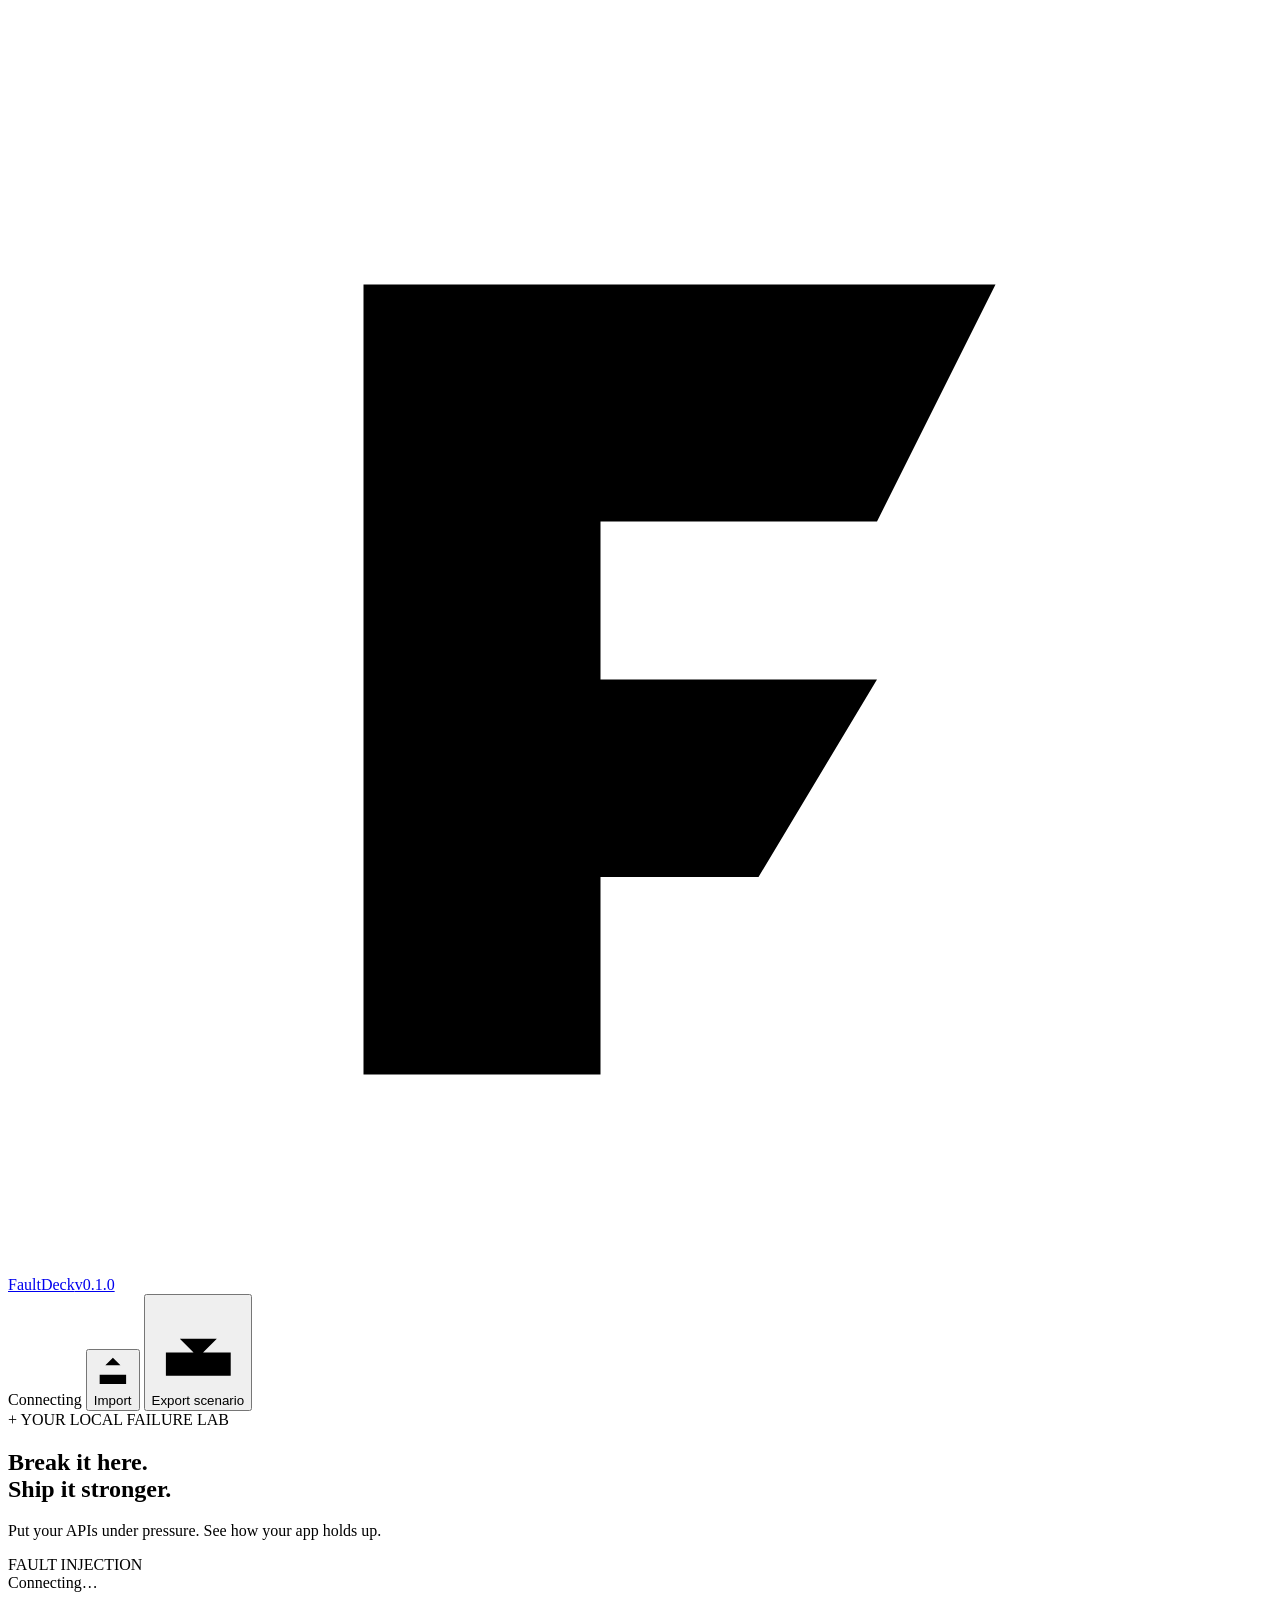
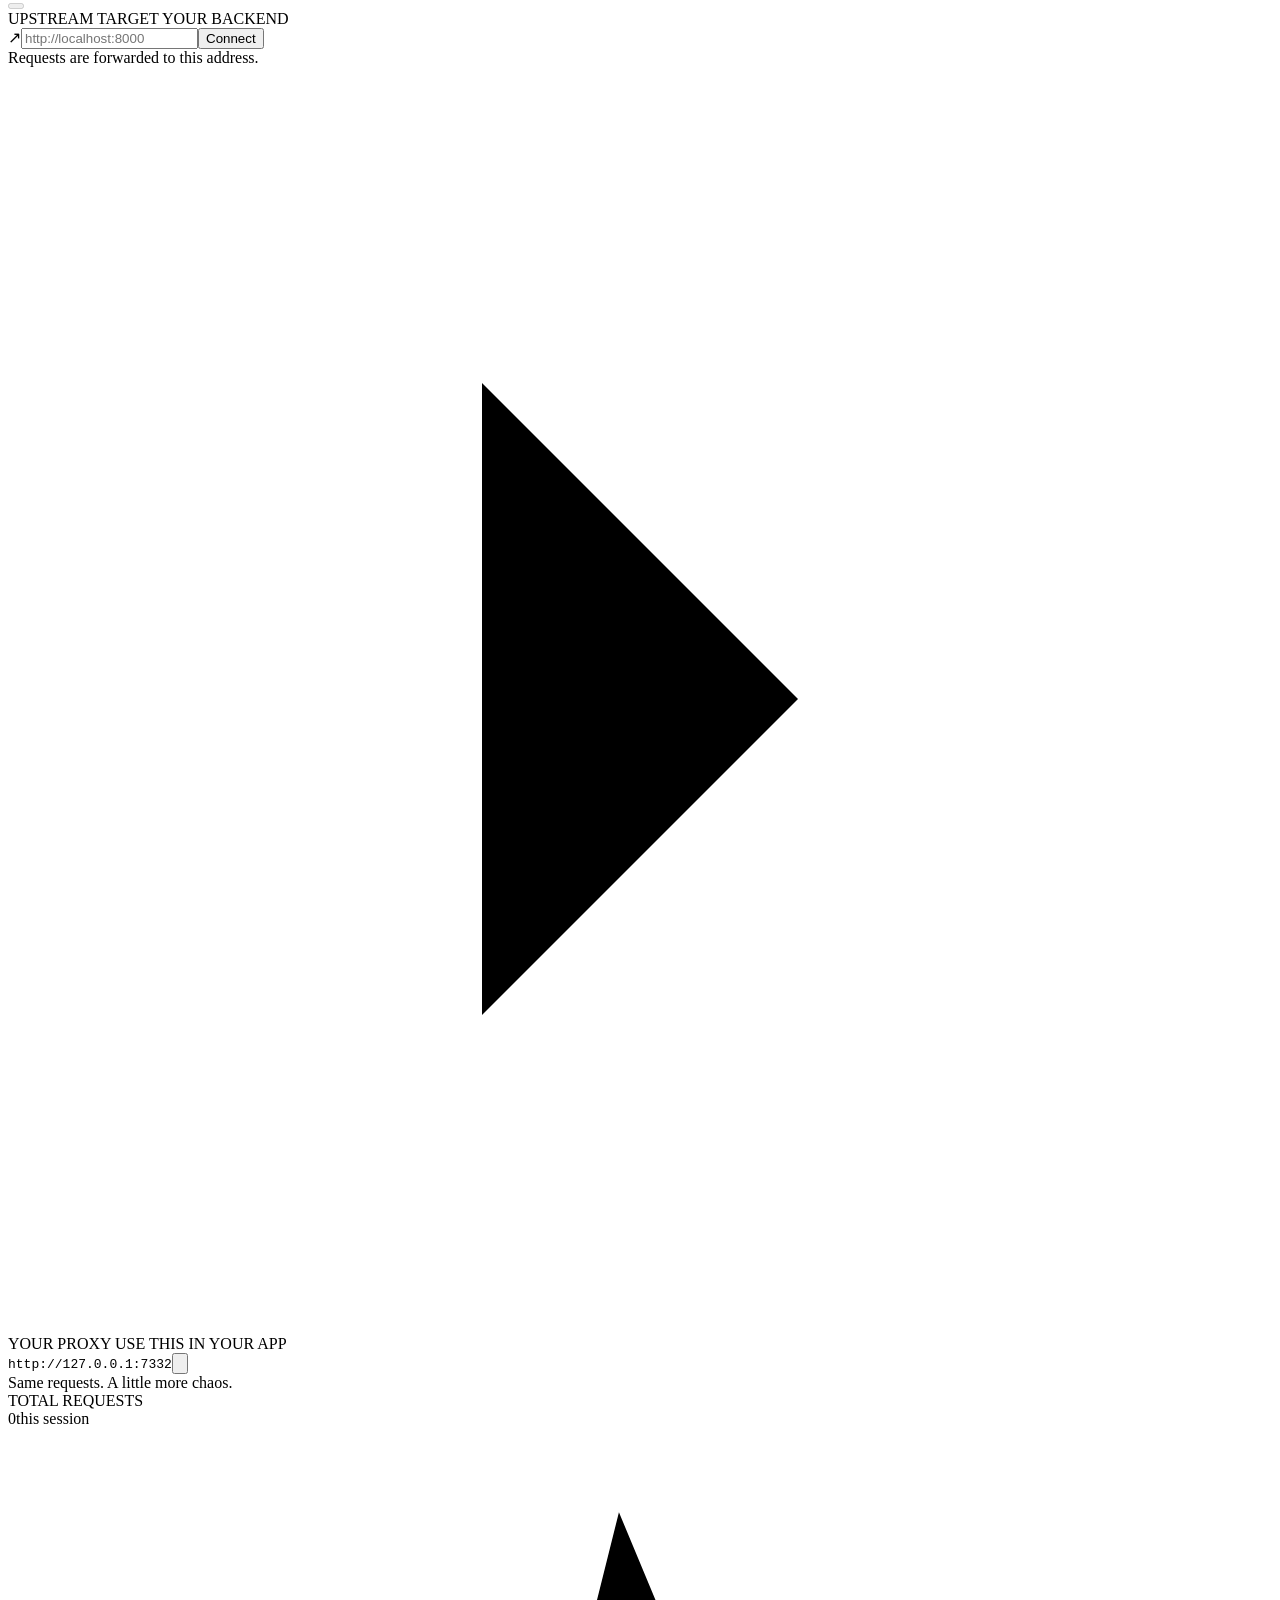
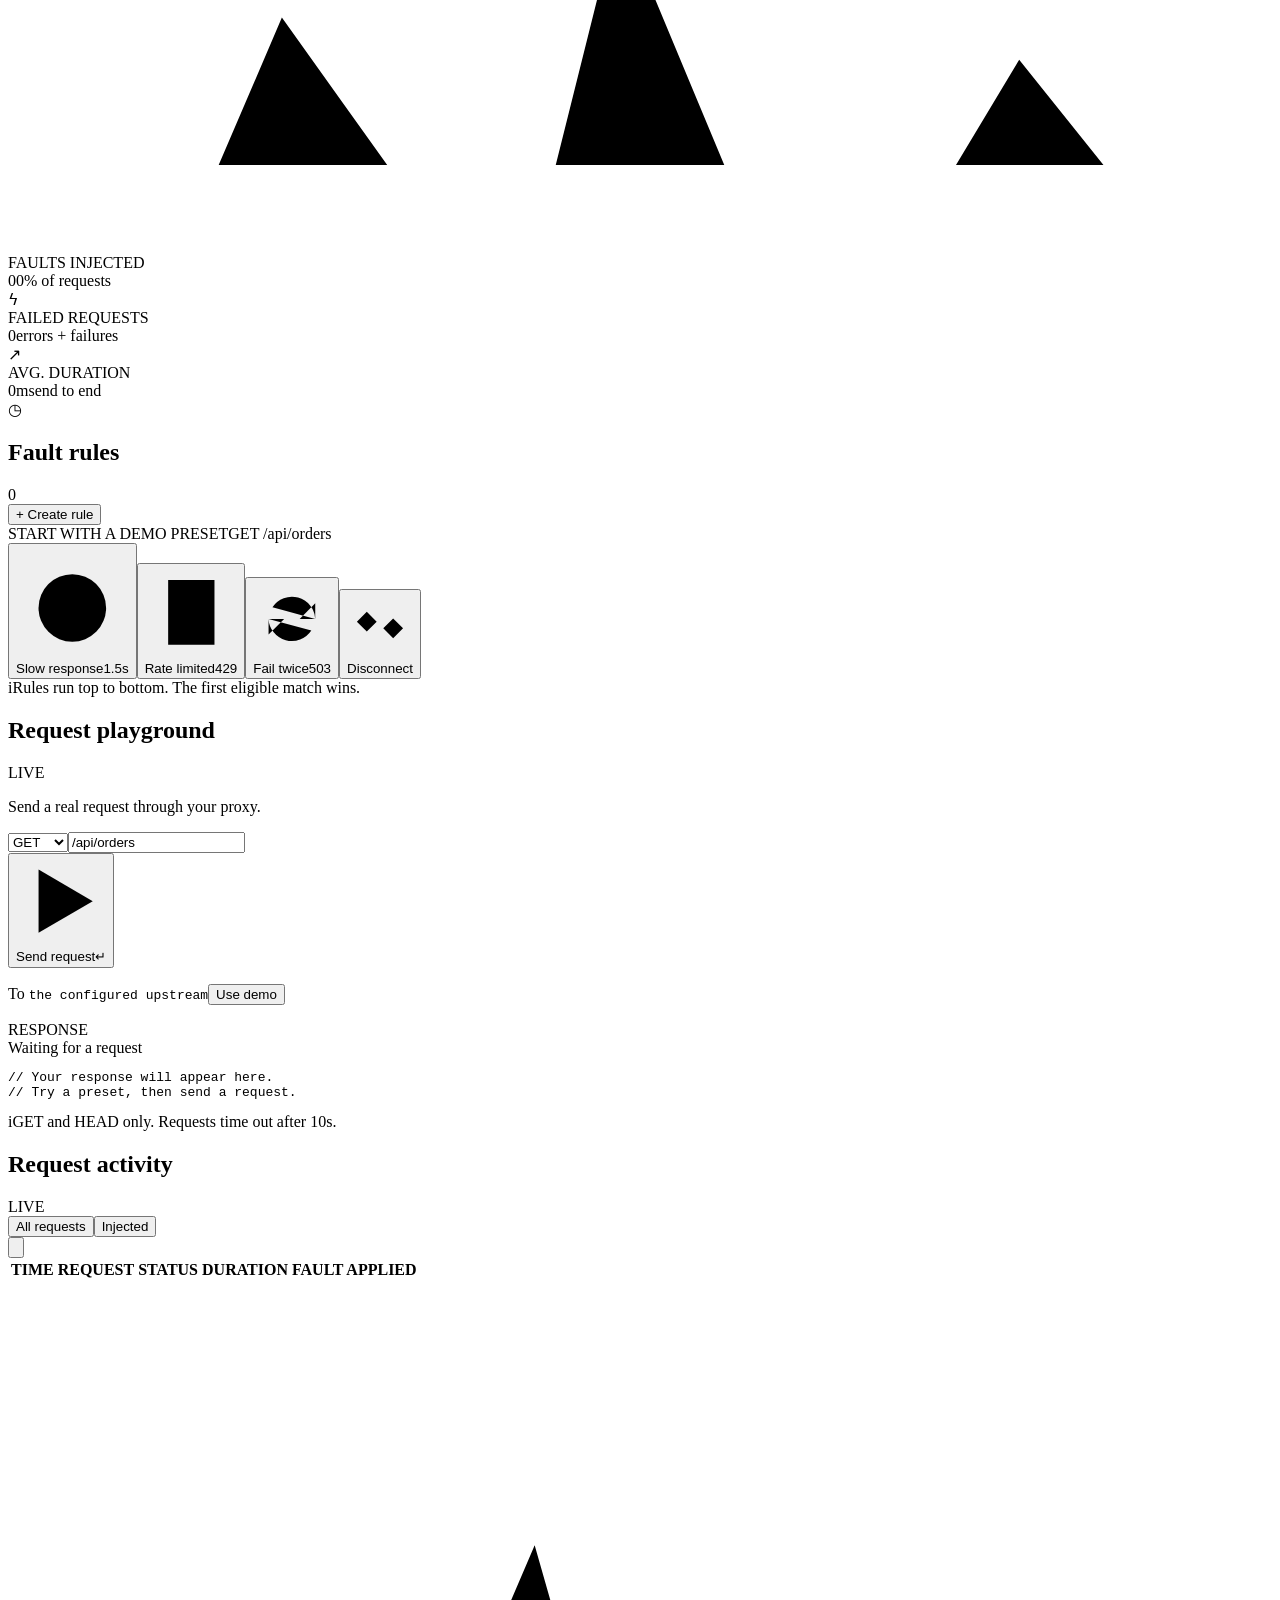
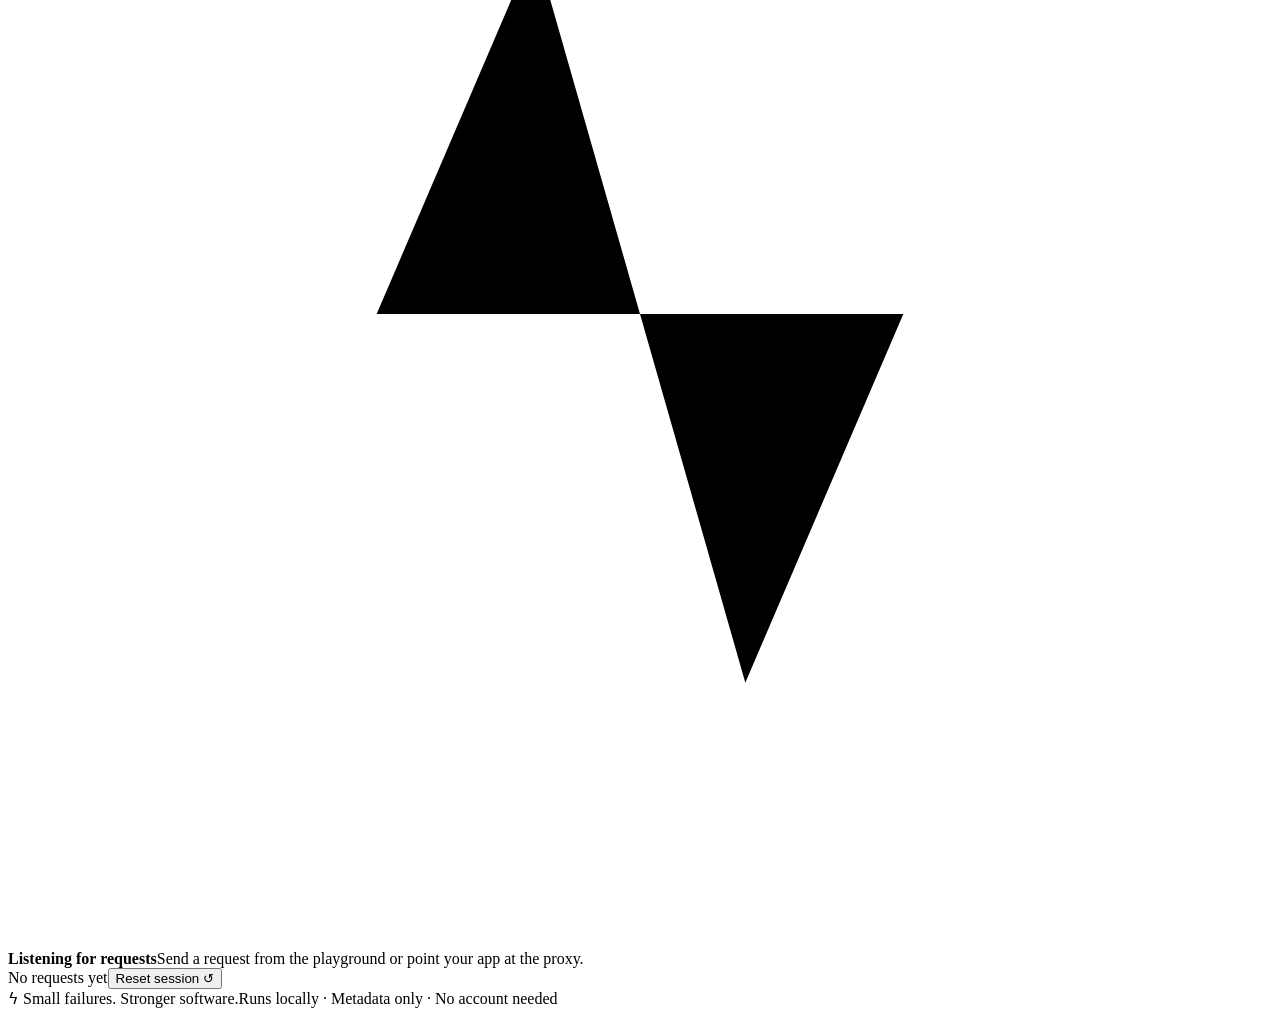
==== internal/web/static/index.html @ 8150fc8d "Build FaultDeck local HTTP fault injection workbench" ====
<!doctype html>
<html lang="en">
<head>
  <meta charset="UTF-8">
  <meta name="viewport" content="width=device-width, initial-scale=1.0">
  <meta name="theme-color" content="#111314">
  <title>FaultDeck — Your local failure lab</title>
  <link rel="icon" href="data:image/svg+xml,%3Csvg xmlns='http://www.w3.org/2000/svg' viewBox='0 0 32 32'%3E%3Crect width='32' height='32' rx='8' fill='%23fa7d48'/%3E%3Cpath d='M10 8h14l-3 5h-6v4h6l-3 5h-3v4h-5z' fill='%23111314'/%3E%3C/svg%3E">
  <link rel="stylesheet" href="/styles.css">
  <script src="/app.js" defer></script>
</head>
<body>
  <div class="app-shell">
    <header class="topbar">
      <a class="brand" href="/" aria-label="FaultDeck home"><span class="brand-mark" aria-hidden="true"><svg viewBox="0 0 32 32"><path d="M9 7h16l-3 6h-7v4h7l-3 5h-4v5H9z"/></svg></span><span>FaultDeck<span class="version" id="version">v0.1.0</span></span></a>
      <nav class="header-actions" aria-label="Workspace actions">
        <span class="local-badge"><span class="status-dot" id="connection-dot"></span><span id="connection-label">Connecting</span></span>
        <span class="header-divider"></span>
        <button class="button button-quiet button-small" id="import-button"><svg viewBox="0 0 20 20" aria-hidden="true"><path d="M10 13V3m-4 4 4-4 4 4M3 12v5h14v-5"/></svg>Import</button>
        <button class="button button-quiet button-small" id="export-button"><svg viewBox="0 0 20 20" aria-hidden="true"><path d="M10 3v10m-4-4 4 4 4-4M3 12v5h14v-5"/></svg>Export scenario</button>
        <input id="import-file" type="file" accept="application/json,.json" hidden>
      </nav>
    </header>

    <main>
      <section class="hero" aria-labelledby="page-title">
        <div><div class="eyebrow"><span class="tiny-cross">+</span> YOUR LOCAL FAILURE LAB</div><h1 id="page-title">Break it here.<br class="mobile-break"> <span>Ship it stronger.</span></h1><p>Put your APIs under pressure. See how your app holds up.</p></div>
        <div class="master-control"><div><span class="control-label">FAULT INJECTION</span><div class="master-status" id="master-status">Connecting…</div></div><button id="master-toggle" class="toggle toggle-large" role="switch" aria-checked="false" aria-label="Enable fault injection" disabled><span></span></button></div>
      </section>

      <section class="connection-panel panel" aria-label="Proxy configuration">
        <form id="upstream-form" class="upstream-form"><label class="label" for="upstream">UPSTREAM TARGET <span class="subtle" id="upstream-kind">YOUR BACKEND</span></label><div class="input-action"><span class="input-prefix" aria-hidden="true">↗</span><input id="upstream" name="upstream" type="url" required spellcheck="false" placeholder="http://localhost:8000" aria-describedby="target-note"><button type="submit" class="button button-outline button-small" id="save-target">Connect</button></div><span class="field-note" id="target-note">Requests are forwarded to this address.</span></form>
        <div class="connection-flow" aria-hidden="true"><span></span><svg viewBox="0 0 24 24"><path d="m9 6 6 6-6 6"/></svg><span></span></div>
        <div class="proxy-info"><span class="label">YOUR PROXY <span class="subtle">USE THIS IN YOUR APP</span></span><div class="proxy-address"><span class="proxy-dot"></span><code id="proxy-url">http://127.0.0.1:7332</code><button class="icon-button" id="copy-proxy" aria-label="Copy proxy address" title="Copy proxy address"><svg viewBox="0 0 20 20" aria-hidden="true"><rect x="7" y="7" width="10" height="10" rx="2"/><path d="M13 7V3H3v10h4"/></svg></button></div><span class="field-note">Same requests. A little more chaos.</span></div>
      </section>

      <section class="metrics" aria-label="Session metrics">
        <div class="metric"><span class="metric-label">TOTAL REQUESTS</span><div><span class="metric-value" id="stat-requests">0</span><span class="metric-detail">this session</span></div><svg viewBox="0 0 60 20" aria-hidden="true"><path d="M1 16h9l3-7 5 7h8l3-12 5 12h11l3-5 4 5h7"/></svg></div>
        <div class="metric"><span class="metric-label">FAULTS INJECTED</span><div><span class="metric-value orange" id="stat-injected">0</span><span class="metric-detail" id="injected-percent">0% of requests</span></div><span class="metric-decoration orange" aria-hidden="true">ϟ</span></div>
        <div class="metric"><span class="metric-label">FAILED REQUESTS</span><div><span class="metric-value" id="stat-errors">0</span><span class="metric-detail">errors + failures</span></div><span class="metric-decoration" aria-hidden="true">↗</span></div>
        <div class="metric"><span class="metric-label">AVG. DURATION</span><div><span class="metric-value" id="stat-duration">0<span class="metric-unit">ms</span></span><span class="metric-detail">end to end</span></div><span class="metric-decoration clock-icon" aria-hidden="true">◷</span></div>
      </section>

      <div class="workspace-grid">
        <section class="rules-panel panel" aria-labelledby="rules-title">
          <div class="section-heading"><div class="heading-group"><h2 id="rules-title">Fault rules</h2><span class="count-badge" id="rule-count">0</span></div><button class="button button-primary button-small" id="add-rule"><span class="plus" aria-hidden="true">+</span> Create rule</button></div>
          <div class="presets"><div class="preset-heading"><span class="label">START WITH A DEMO PRESET</span><span class="muted">GET /api/orders</span></div><div class="preset-buttons"><button class="preset-button" data-preset="slow"><svg viewBox="0 0 20 20" aria-hidden="true"><circle cx="10" cy="11" r="6"/><path d="M10 8v3l2 1M8 2h4"/></svg>Slow response<span>1.5s</span></button><button class="preset-button" data-preset="rate"><svg viewBox="0 0 20 20" aria-hidden="true"><path d="M5 3h10v14H5zM5 8h10M8 11h4m-4 3h2"/></svg>Rate limited<span>429</span></button><button class="preset-button" data-preset="twice"><svg viewBox="0 0 20 20" aria-hidden="true"><path d="M16 6v4h-4M4 14v-4h4M16 10a6 6 0 0 0-11-3m-1 3a6 6 0 0 0 11 3"/></svg>Fail twice<span>503</span></button><button class="preset-button" data-preset="disconnect"><svg viewBox="0 0 20 20" aria-hidden="true"><path d="m3 3 14 14M6 6l-3 3 3 3 3-3m2 2 3 3 3-3-3-3M4 11l-2 2m14-6 2-2"/></svg>Disconnect</button></div></div>
          <div id="rules-list" class="rules-list" aria-live="polite"></div>
          <div class="rules-footnote"><span class="hint-icon" aria-hidden="true">i</span>Rules run top to bottom. The first eligible match wins.</div>
        </section>

        <section class="playground-panel panel" aria-labelledby="playground-title">
          <div class="section-heading"><div class="heading-group"><h2 id="playground-title">Request playground</h2></div><span class="small-tag">LIVE</span></div>
          <div class="playground-content"><p class="section-description">Send a real request through your proxy.</p><form id="play-form"><div class="request-input"><select id="play-method" aria-label="Request method"><option>GET</option><option>HEAD</option></select><input id="play-path" aria-label="Request path" value="/api/orders" required spellcheck="false" pattern="/.*"></div><button class="button button-primary send-button" type="submit" id="send-request"><svg viewBox="0 0 20 20" aria-hidden="true"><path d="m5 3 12 7-12 7V3z"/></svg><span>Send request</span><kbd>↵</kbd></button></form><p class="play-target-note">To <code id="play-target">the configured upstream</code><button class="text-button" id="use-demo">Use demo</button></p><div class="response-box"><div class="response-heading"><span class="label">RESPONSE</span><div id="response-meta" class="response-meta"><span class="muted">Waiting for a request</span></div></div><pre id="response-body" tabindex="0"><span class="response-placeholder">// Your response will appear here.
// Try a preset, then send a request.</span></pre></div><div class="playground-note"><span class="hint-icon" aria-hidden="true">i</span>GET and HEAD only. Requests time out after 10s.</div></div>
        </section>
      </div>

      <section class="activity-panel panel" aria-labelledby="activity-title">
        <div class="section-heading"><div class="heading-group"><h2 id="activity-title">Request activity</h2><span class="activity-live"><span class="status-dot"></span>LIVE</span></div><div class="activity-actions"><div class="segmented" role="group" aria-label="Filter request activity"><button class="selected" data-log-filter="all" aria-pressed="true">All requests</button><button data-log-filter="faults" aria-pressed="false">Injected</button></div><button class="icon-button" id="clear-logs" title="Clear activity" aria-label="Clear request activity"><svg viewBox="0 0 20 20" aria-hidden="true"><path d="M4 6h12M8 3h4l1 3H7l1-3zM5 6l1 11h8l1-11M8 9v5m4-5v5"/></svg></button></div></div>
        <div class="activity-table-wrap"><table class="activity-table"><thead><tr><th>TIME</th><th>REQUEST</th><th>STATUS</th><th>DURATION</th><th>FAULT APPLIED</th></tr></thead><tbody id="activity-rows"></tbody></table><div id="activity-empty" class="activity-empty"><svg viewBox="0 0 24 24" aria-hidden="true"><path d="M3 12h4l3-7 4 14 3-7h4"/></svg><div><strong>Listening for requests</strong><span>Send a request from the playground or point your app at the proxy.</span></div></div></div>
        <div class="activity-footer"><span id="activity-summary">No requests yet</span><button class="text-button" id="reset-session">Reset session <span aria-hidden="true">↺</span></button></div>
      </section>
      <footer class="page-footer"><span><span class="footer-mark" aria-hidden="true">ϟ</span> Small failures. Stronger software.</span><span>Runs locally · Metadata only · No account needed</span></footer>
    </main>
  </div>

  <dialog id="rule-dialog" class="dialog rule-dialog" aria-labelledby="rule-dialog-title"><form id="rule-form"><div class="dialog-heading"><div><span class="eyebrow">DESIGN A FAILURE</span><h2 id="rule-dialog-title">Create fault rule</h2></div><button class="icon-button" type="button" data-close-rule aria-label="Close rule dialog">×</button></div><div class="dialog-content"><label class="form-field">Rule name<input id="rule-name" maxlength="80" required placeholder="e.g. Slow order service" autocomplete="off"></label><div class="form-grid path-fields"><label class="form-field">Method<select id="rule-method"><option value="*">Any method</option><option>GET</option><option>POST</option><option>PUT</option><option>PATCH</option><option>DELETE</option><option>HEAD</option><option>OPTIONS</option></select></label><label class="form-field">Path<input id="rule-path" value="/api/*" required spellcheck="false" placeholder="/api/orders"></label></div><p class="form-help">Exact path, <code>/api/*</code> for a prefix, or <code>*</code> for every path.</p><label class="form-field">Fault type<select id="rule-type"><option value="latency">Latency — delay, then forward</option><option value="status">HTTP error — return an error status</option><option value="timeout">Timeout — wait, then return 504</option><option value="disconnect">Disconnect — close the connection</option></select></label><div class="form-grid"><label class="form-field" id="delay-field">Delay (milliseconds)<input id="rule-delay" type="number" value="1500" min="0" max="60000" step="1"></label><label class="form-field" id="status-field" hidden>HTTP status code<input id="rule-status" type="number" value="503" min="400" max="599" step="1"></label></div><div class="form-section-label">WHEN TO INJECT</div><div class="form-grid"><label class="form-field">Every Nth matching request<input id="rule-every" type="number" value="1" min="1" max="100000" step="1" required></label><label class="form-field">Stop after N injections<input id="rule-limit" type="number" value="0" min="0" max="100000" step="1" required></label></div><p class="form-help">Set the limit to 0 to keep injecting. Saving resets this rule’s counters.</p><label class="checkbox-field"><input type="checkbox" id="rule-enabled" checked>Enable this rule</label><p id="rule-error" class="form-error" role="alert" hidden></p></div><div class="dialog-footer"><button class="button button-outline" type="button" data-close-rule>Cancel</button><button class="button button-primary" type="submit" id="save-rule">Create rule</button></div></form></dialog>
  <dialog id="confirm-dialog" class="dialog confirm-dialog" aria-labelledby="confirm-title"><div class="dialog-heading"><h2 id="confirm-title">Replace scenario?</h2></div><p id="confirm-message" class="confirm-message"></p><div class="dialog-footer"><button class="button button-outline" id="confirm-cancel">Cancel</button><button class="button button-primary" id="confirm-accept">Continue</button></div></dialog>
  <div class="toast-stack" id="toast-stack" aria-live="polite" aria-atomic="false"></div>
</body>
</html>
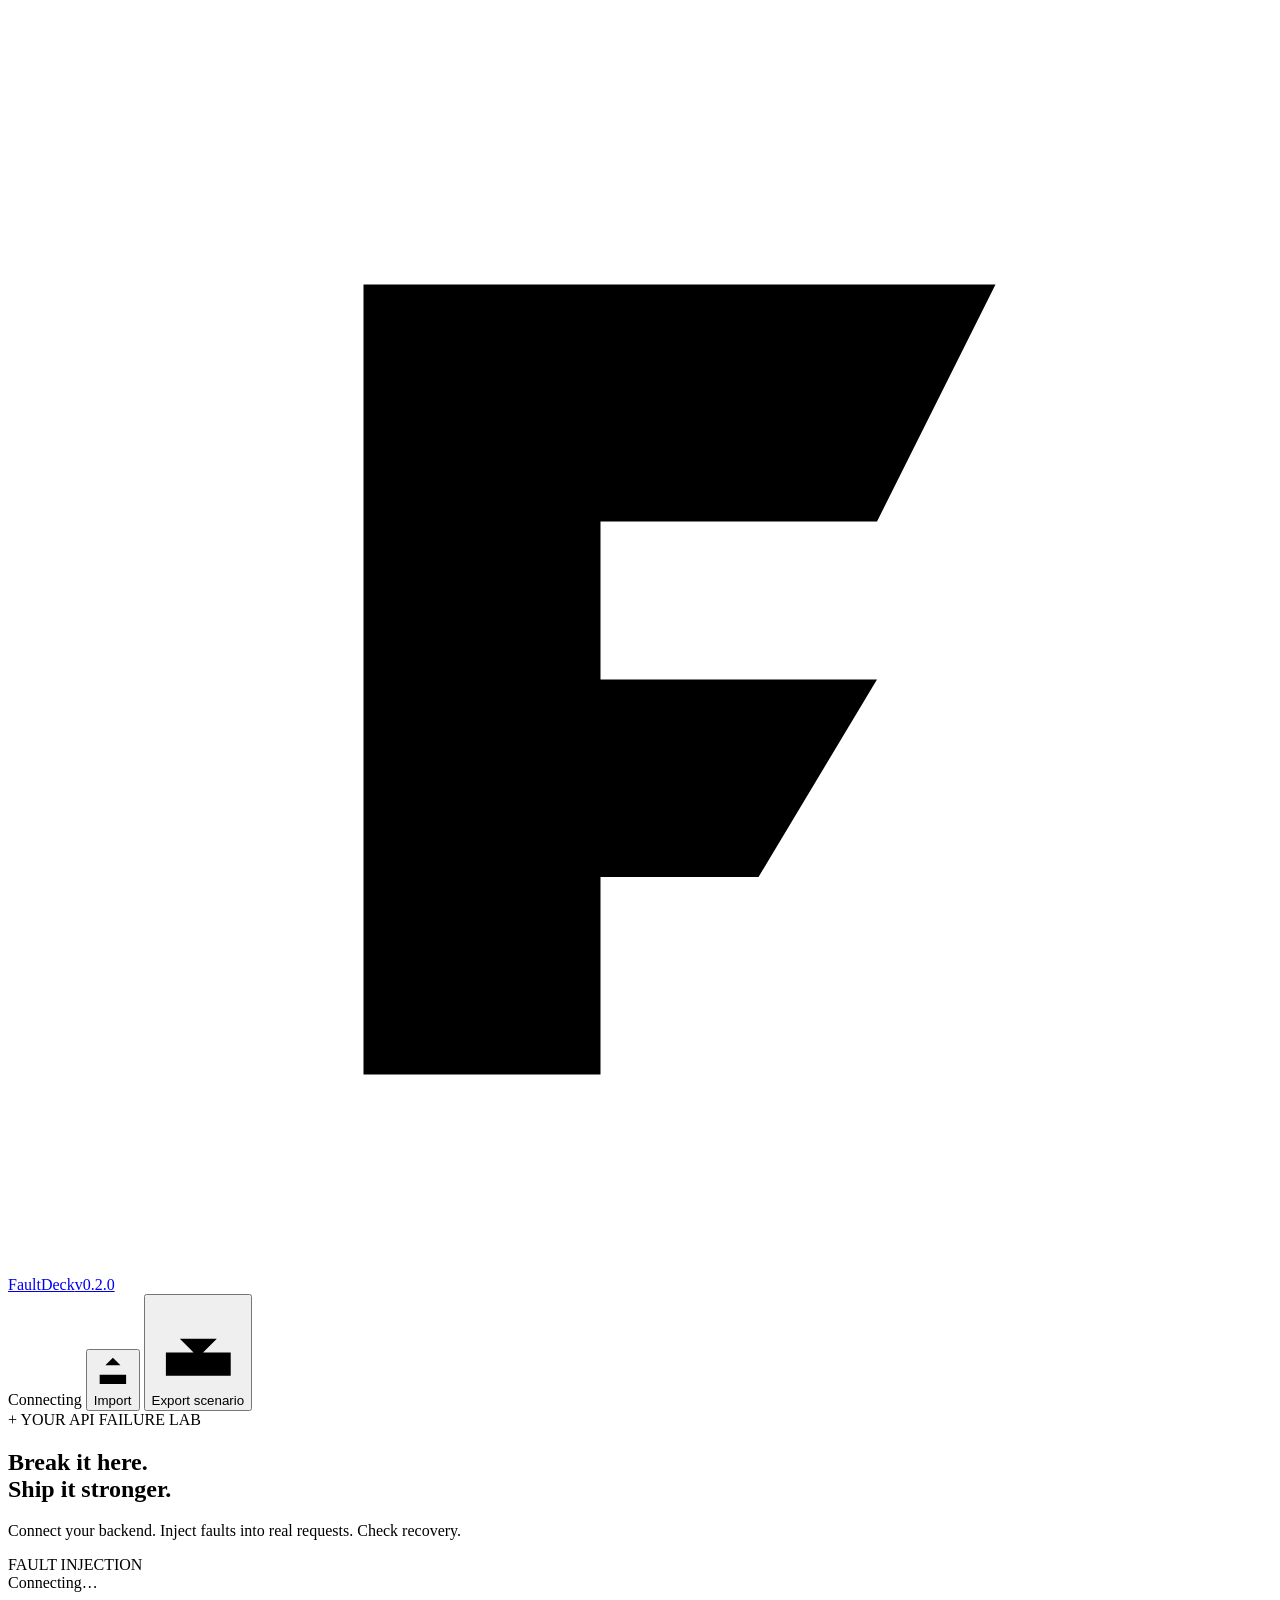
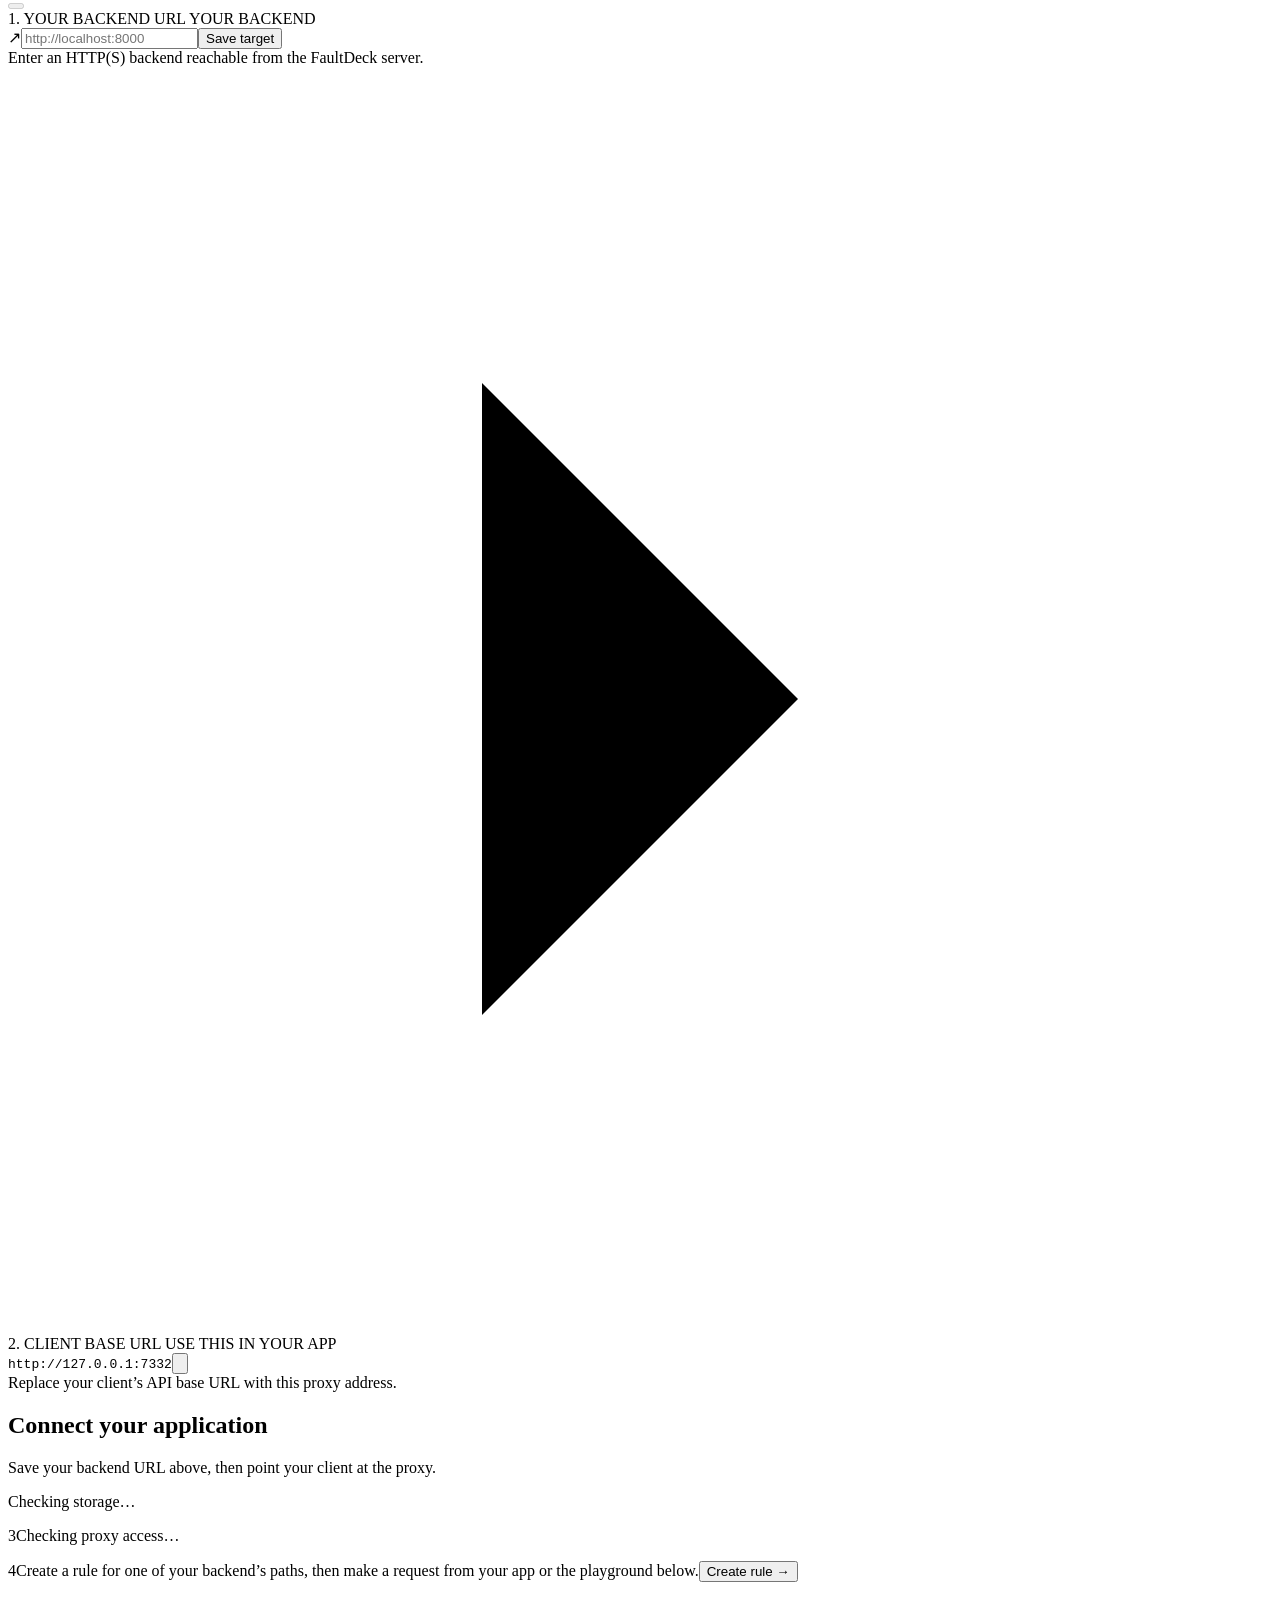
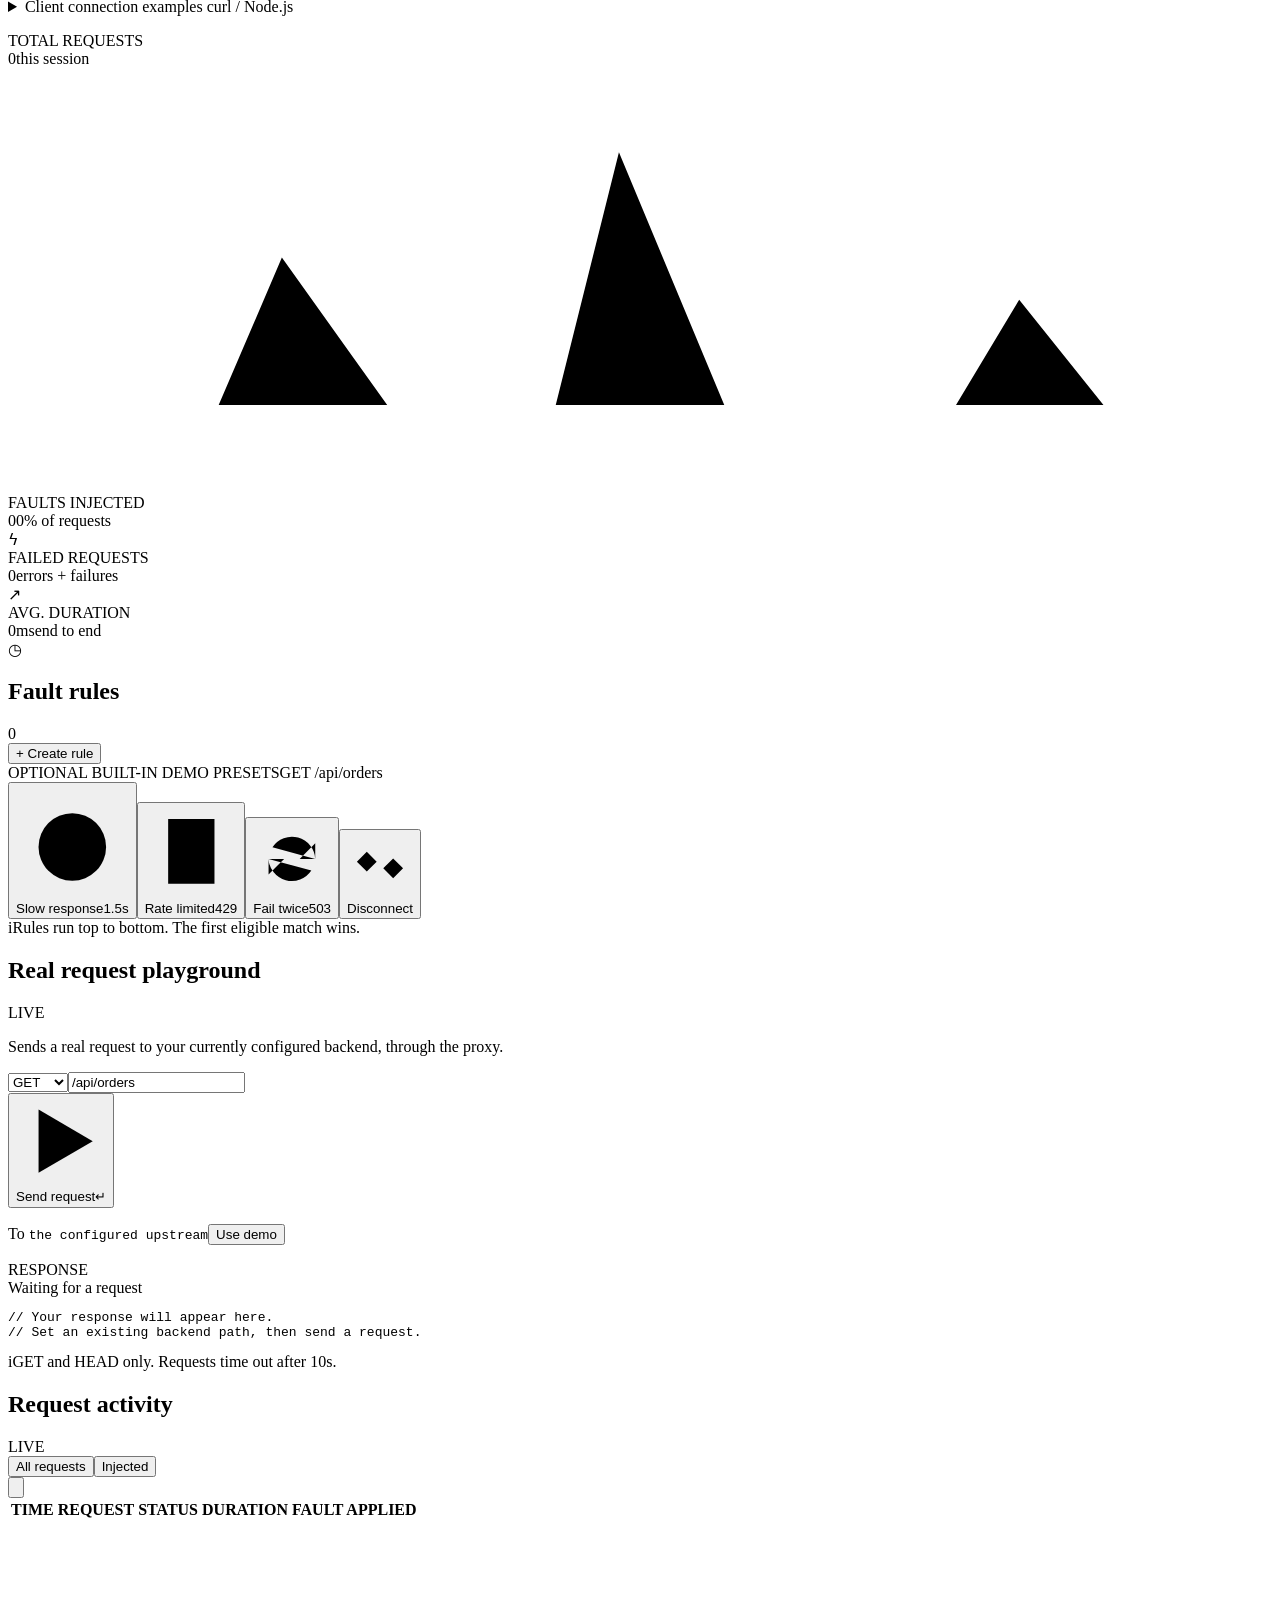
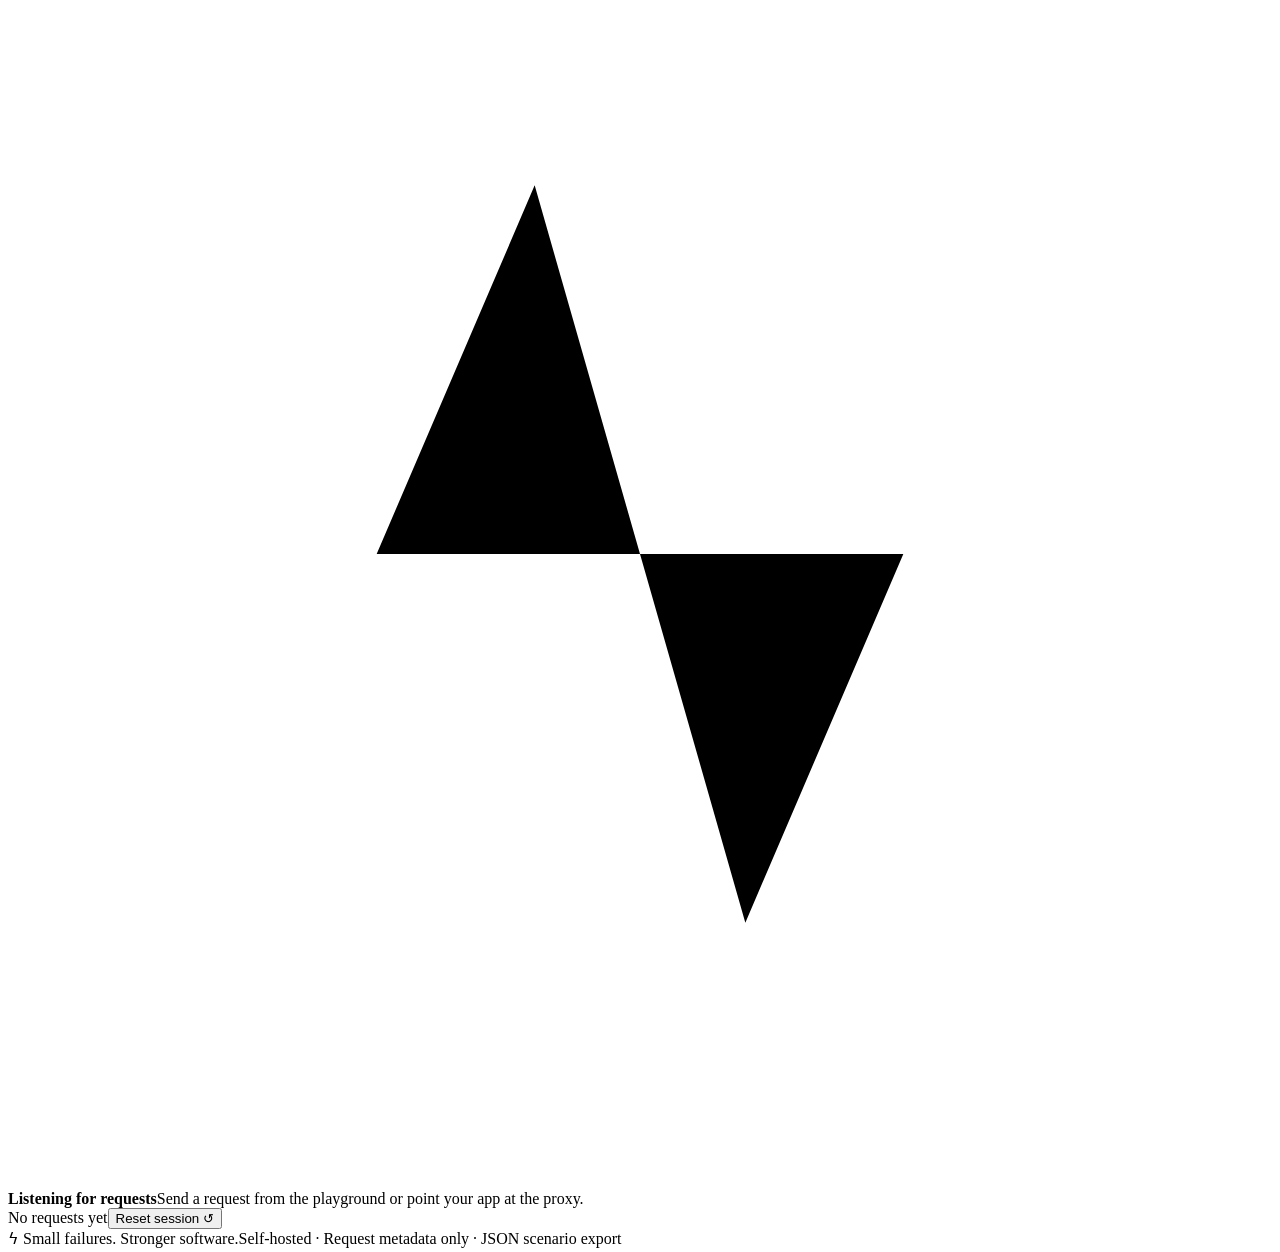
==== commit 87bce2f9: "Ship authenticated Docker deployment with persistent workspaces" ====
--- a/internal/web/static/index.html
+++ b/internal/web/static/index.html
@@ -1,72 +1,541 @@
 <!doctype html>
 <html lang="en">
-<head>
-  <meta charset="UTF-8">
-  <meta name="viewport" content="width=device-width, initial-scale=1.0">
-  <meta name="theme-color" content="#111314">
-  <title>FaultDeck — Your local failure lab</title>
-  <link rel="icon" href="data:image/svg+xml,%3Csvg xmlns='http://www.w3.org/2000/svg' viewBox='0 0 32 32'%3E%3Crect width='32' height='32' rx='8' fill='%23fa7d48'/%3E%3Cpath d='M10 8h14l-3 5h-6v4h6l-3 5h-3v4h-5z' fill='%23111314'/%3E%3C/svg%3E">
-  <link rel="stylesheet" href="/styles.css">
-  <script src="/app.js" defer></script>
-</head>
-<body>
-  <div class="app-shell">
-    <header class="topbar">
-      <a class="brand" href="/" aria-label="FaultDeck home"><span class="brand-mark" aria-hidden="true"><svg viewBox="0 0 32 32"><path d="M9 7h16l-3 6h-7v4h7l-3 5h-4v5H9z"/></svg></span><span>FaultDeck<span class="version" id="version">v0.1.0</span></span></a>
-      <nav class="header-actions" aria-label="Workspace actions">
-        <span class="local-badge"><span class="status-dot" id="connection-dot"></span><span id="connection-label">Connecting</span></span>
-        <span class="header-divider"></span>
-        <button class="button button-quiet button-small" id="import-button"><svg viewBox="0 0 20 20" aria-hidden="true"><path d="M10 13V3m-4 4 4-4 4 4M3 12v5h14v-5"/></svg>Import</button>
-        <button class="button button-quiet button-small" id="export-button"><svg viewBox="0 0 20 20" aria-hidden="true"><path d="M10 3v10m-4-4 4 4 4-4M3 12v5h14v-5"/></svg>Export scenario</button>
-        <input id="import-file" type="file" accept="application/json,.json" hidden>
-      </nav>
-    </header>
-
-    <main>
-      <section class="hero" aria-labelledby="page-title">
-        <div><div class="eyebrow"><span class="tiny-cross">+</span> YOUR LOCAL FAILURE LAB</div><h1 id="page-title">Break it here.<br class="mobile-break"> <span>Ship it stronger.</span></h1><p>Put your APIs under pressure. See how your app holds up.</p></div>
-        <div class="master-control"><div><span class="control-label">FAULT INJECTION</span><div class="master-status" id="master-status">Connecting…</div></div><button id="master-toggle" class="toggle toggle-large" role="switch" aria-checked="false" aria-label="Enable fault injection" disabled><span></span></button></div>
-      </section>
-
-      <section class="connection-panel panel" aria-label="Proxy configuration">
-        <form id="upstream-form" class="upstream-form"><label class="label" for="upstream">UPSTREAM TARGET <span class="subtle" id="upstream-kind">YOUR BACKEND</span></label><div class="input-action"><span class="input-prefix" aria-hidden="true">↗</span><input id="upstream" name="upstream" type="url" required spellcheck="false" placeholder="http://localhost:8000" aria-describedby="target-note"><button type="submit" class="button button-outline button-small" id="save-target">Connect</button></div><span class="field-note" id="target-note">Requests are forwarded to this address.</span></form>
-        <div class="connection-flow" aria-hidden="true"><span></span><svg viewBox="0 0 24 24"><path d="m9 6 6 6-6 6"/></svg><span></span></div>
-        <div class="proxy-info"><span class="label">YOUR PROXY <span class="subtle">USE THIS IN YOUR APP</span></span><div class="proxy-address"><span class="proxy-dot"></span><code id="proxy-url">http://127.0.0.1:7332</code><button class="icon-button" id="copy-proxy" aria-label="Copy proxy address" title="Copy proxy address"><svg viewBox="0 0 20 20" aria-hidden="true"><rect x="7" y="7" width="10" height="10" rx="2"/><path d="M13 7V3H3v10h4"/></svg></button></div><span class="field-note">Same requests. A little more chaos.</span></div>
-      </section>
-
-      <section class="metrics" aria-label="Session metrics">
-        <div class="metric"><span class="metric-label">TOTAL REQUESTS</span><div><span class="metric-value" id="stat-requests">0</span><span class="metric-detail">this session</span></div><svg viewBox="0 0 60 20" aria-hidden="true"><path d="M1 16h9l3-7 5 7h8l3-12 5 12h11l3-5 4 5h7"/></svg></div>
-        <div class="metric"><span class="metric-label">FAULTS INJECTED</span><div><span class="metric-value orange" id="stat-injected">0</span><span class="metric-detail" id="injected-percent">0% of requests</span></div><span class="metric-decoration orange" aria-hidden="true">ϟ</span></div>
-        <div class="metric"><span class="metric-label">FAILED REQUESTS</span><div><span class="metric-value" id="stat-errors">0</span><span class="metric-detail">errors + failures</span></div><span class="metric-decoration" aria-hidden="true">↗</span></div>
-        <div class="metric"><span class="metric-label">AVG. DURATION</span><div><span class="metric-value" id="stat-duration">0<span class="metric-unit">ms</span></span><span class="metric-detail">end to end</span></div><span class="metric-decoration clock-icon" aria-hidden="true">◷</span></div>
-      </section>
-
-      <div class="workspace-grid">
-        <section class="rules-panel panel" aria-labelledby="rules-title">
-          <div class="section-heading"><div class="heading-group"><h2 id="rules-title">Fault rules</h2><span class="count-badge" id="rule-count">0</span></div><button class="button button-primary button-small" id="add-rule"><span class="plus" aria-hidden="true">+</span> Create rule</button></div>
-          <div class="presets"><div class="preset-heading"><span class="label">START WITH A DEMO PRESET</span><span class="muted">GET /api/orders</span></div><div class="preset-buttons"><button class="preset-button" data-preset="slow"><svg viewBox="0 0 20 20" aria-hidden="true"><circle cx="10" cy="11" r="6"/><path d="M10 8v3l2 1M8 2h4"/></svg>Slow response<span>1.5s</span></button><button class="preset-button" data-preset="rate"><svg viewBox="0 0 20 20" aria-hidden="true"><path d="M5 3h10v14H5zM5 8h10M8 11h4m-4 3h2"/></svg>Rate limited<span>429</span></button><button class="preset-button" data-preset="twice"><svg viewBox="0 0 20 20" aria-hidden="true"><path d="M16 6v4h-4M4 14v-4h4M16 10a6 6 0 0 0-11-3m-1 3a6 6 0 0 0 11 3"/></svg>Fail twice<span>503</span></button><button class="preset-button" data-preset="disconnect"><svg viewBox="0 0 20 20" aria-hidden="true"><path d="m3 3 14 14M6 6l-3 3 3 3 3-3m2 2 3 3 3-3-3-3M4 11l-2 2m14-6 2-2"/></svg>Disconnect</button></div></div>
-          <div id="rules-list" class="rules-list" aria-live="polite"></div>
-          <div class="rules-footnote"><span class="hint-icon" aria-hidden="true">i</span>Rules run top to bottom. The first eligible match wins.</div>
+  <head>
+    <meta charset="UTF-8" />
+    <meta name="viewport" content="width=device-width, initial-scale=1.0" />
+    <meta name="theme-color" content="#111314" />
+    <title>FaultDeck — API fault control panel</title>
+    <link
+      rel="icon"
+      href="data:image/svg+xml,%3Csvg xmlns='http://www.w3.org/2000/svg' viewBox='0 0 32 32'%3E%3Crect width='32' height='32' rx='8' fill='%23fa7d48'/%3E%3Cpath d='M10 8h14l-3 5h-6v4h6l-3 5h-3v4h-5z' fill='%23111314'/%3E%3C/svg%3E"
+    />
+    <link rel="stylesheet" href="/styles.css" />
+    <script src="/app.js" defer></script>
+  </head>
+  <body>
+    <div class="app-shell">
+      <header class="topbar">
+        <a class="brand" href="/" aria-label="FaultDeck home"
+          ><span class="brand-mark" aria-hidden="true"
+            ><svg viewBox="0 0 32 32">
+              <path d="M9 7h16l-3 6h-7v4h7l-3 5h-4v5H9z" /></svg></span
+          ><span
+            >FaultDeck<span class="version" id="version">v0.2.0</span></span
+          ></a
+        >
+        <nav class="header-actions" aria-label="Workspace actions">
+          <span class="local-badge"
+            ><span class="status-dot" id="connection-dot"></span
+            ><span id="connection-label">Connecting</span></span
+          >
+          <span class="header-divider"></span>
+          <button class="button button-quiet button-small" id="import-button">
+            <svg viewBox="0 0 20 20" aria-hidden="true">
+              <path d="M10 13V3m-4 4 4-4 4 4M3 12v5h14v-5" /></svg
+            >Import
+          </button>
+          <button class="button button-quiet button-small" id="export-button">
+            <svg viewBox="0 0 20 20" aria-hidden="true">
+              <path d="M10 3v10m-4-4 4 4 4-4M3 12v5h14v-5" /></svg
+            >Export scenario
+          </button>
+          <input
+            id="import-file"
+            type="file"
+            accept="application/json,.json"
+            hidden
+          />
+        </nav>
+      </header>
+
+      <main>
+        <section class="hero" aria-labelledby="page-title">
+          <div>
+            <div class="eyebrow">
+              <span class="tiny-cross">+</span> YOUR API FAILURE LAB
+            </div>
+            <h1 id="page-title">
+              Break it here.<br class="mobile-break" />
+              <span>Ship it stronger.</span>
+            </h1>
+            <p>Connect your backend. Inject faults into real requests. Check recovery.</p>
+          </div>
+          <div class="master-control">
+            <div>
+              <span class="control-label">FAULT INJECTION</span>
+              <div class="master-status" id="master-status">Connecting…</div>
+            </div>
+            <button
+              id="master-toggle"
+              class="toggle toggle-large"
+              role="switch"
+              aria-checked="false"
+              aria-label="Enable fault injection"
+              disabled
+            >
+              <span></span>
+            </button>
+          </div>
         </section>
 
-        <section class="playground-panel panel" aria-labelledby="playground-title">
-          <div class="section-heading"><div class="heading-group"><h2 id="playground-title">Request playground</h2></div><span class="small-tag">LIVE</span></div>
-          <div class="playground-content"><p class="section-description">Send a real request through your proxy.</p><form id="play-form"><div class="request-input"><select id="play-method" aria-label="Request method"><option>GET</option><option>HEAD</option></select><input id="play-path" aria-label="Request path" value="/api/orders" required spellcheck="false" pattern="/.*"></div><button class="button button-primary send-button" type="submit" id="send-request"><svg viewBox="0 0 20 20" aria-hidden="true"><path d="m5 3 12 7-12 7V3z"/></svg><span>Send request</span><kbd>↵</kbd></button></form><p class="play-target-note">To <code id="play-target">the configured upstream</code><button class="text-button" id="use-demo">Use demo</button></p><div class="response-box"><div class="response-heading"><span class="label">RESPONSE</span><div id="response-meta" class="response-meta"><span class="muted">Waiting for a request</span></div></div><pre id="response-body" tabindex="0"><span class="response-placeholder">// Your response will appear here.
-// Try a preset, then send a request.</span></pre></div><div class="playground-note"><span class="hint-icon" aria-hidden="true">i</span>GET and HEAD only. Requests time out after 10s.</div></div>
+        <section
+          class="connection-panel panel"
+          aria-label="Proxy configuration"
+        >
+          <form id="upstream-form" class="upstream-form">
+            <label class="label" for="upstream"
+              >1. YOUR BACKEND URL
+              <span class="subtle" id="upstream-kind">YOUR BACKEND</span></label
+            >
+            <div class="input-action">
+              <span class="input-prefix" aria-hidden="true">↗</span
+              ><input
+                id="upstream"
+                name="upstream"
+                type="url"
+                required
+                spellcheck="false"
+                placeholder="http://localhost:8000"
+                aria-describedby="target-note"
+              /><button
+                type="submit"
+                class="button button-outline button-small"
+                id="save-target"
+              >
+                Save target
+              </button>
+            </div>
+            <span class="field-note" id="target-note"
+              >Enter an HTTP(S) backend reachable from the FaultDeck server.</span
+            >
+          </form>
+          <div class="connection-flow" aria-hidden="true">
+            <span></span><svg viewBox="0 0 24 24"><path d="m9 6 6 6-6 6" /></svg
+            ><span></span>
+          </div>
+          <div class="proxy-info">
+            <span class="label"
+              >2. CLIENT BASE URL <span class="subtle">USE THIS IN YOUR APP</span></span
+            >
+            <div class="proxy-address">
+              <span class="proxy-dot"></span
+              ><code id="proxy-url">http://127.0.0.1:7332</code
+              ><button
+                class="icon-button"
+                id="copy-proxy"
+                aria-label="Copy proxy address"
+                title="Copy proxy address"
+              >
+                <svg viewBox="0 0 20 20" aria-hidden="true">
+                  <rect x="7" y="7" width="10" height="10" rx="2" />
+                  <path d="M13 7V3H3v10h4" />
+                </svg>
+              </button>
+            </div>
+            <span class="field-note">Replace your client’s API base URL with this proxy address.</span>
+          </div>
         </section>
+
+        <section class="integration-panel panel" aria-labelledby="integration-title">
+          <div class="integration-heading">
+            <div><h2 id="integration-title">Connect your application</h2><p id="integration-target-note">Save your backend URL above, then point your client at the proxy.</p></div>
+            <span id="persistence-status" class="persistence-badge">Checking storage…</span>
+          </div>
+          <div class="integration-steps">
+            <p><span class="setup-number">3</span><span id="proxy-auth-note">Checking proxy access…</span></p>
+            <p><span class="setup-number">4</span><span>Create a rule for one of your backend’s paths, then make a request from your app or the playground below.</span><button class="text-button" id="integration-add-rule">Create rule →</button></p>
+          </div>
+          <details class="integration-examples">
+            <summary>Client connection examples <span>curl / Node.js</span></summary>
+            <div class="integration-example-content">
+              <div class="example-controls"><label for="integration-path">Your endpoint path<input id="integration-path" value="/your-endpoint" spellcheck="false" placeholder="/api/health" /></label><div class="segmented" role="group" aria-label="Client example language"><button class="selected" data-example="curl" aria-pressed="true">curl</button><button data-example="node" aria-pressed="false">Node.js</button></div><button class="button button-outline button-small" id="copy-example">Copy example</button></div>
+              <pre id="integration-code" tabindex="0">Connecting to your instance…</pre>
+              <p id="integration-auth-help" class="integration-help"></p>
+            </div>
+          </details>
+          <p class="persistence-note" id="persistence-note"></p>
+        </section>
+
+        <section class="metrics" aria-label="Session metrics">
+          <div class="metric">
+            <span class="metric-label">TOTAL REQUESTS</span>
+            <div>
+              <span class="metric-value" id="stat-requests">0</span
+              ><span class="metric-detail">this session</span>
+            </div>
+            <svg viewBox="0 0 60 20" aria-hidden="true">
+              <path d="M1 16h9l3-7 5 7h8l3-12 5 12h11l3-5 4 5h7" />
+            </svg>
+          </div>
+          <div class="metric">
+            <span class="metric-label">FAULTS INJECTED</span>
+            <div>
+              <span class="metric-value orange" id="stat-injected">0</span
+              ><span class="metric-detail" id="injected-percent"
+                >0% of requests</span
+              >
+            </div>
+            <span class="metric-decoration orange" aria-hidden="true">ϟ</span>
+          </div>
+          <div class="metric">
+            <span class="metric-label">FAILED REQUESTS</span>
+            <div>
+              <span class="metric-value" id="stat-errors">0</span
+              ><span class="metric-detail">errors + failures</span>
+            </div>
+            <span class="metric-decoration" aria-hidden="true">↗</span>
+          </div>
+          <div class="metric">
+            <span class="metric-label">AVG. DURATION</span>
+            <div>
+              <span class="metric-value" id="stat-duration"
+                >0<span class="metric-unit">ms</span></span
+              ><span class="metric-detail">end to end</span>
+            </div>
+            <span class="metric-decoration clock-icon" aria-hidden="true"
+              >◷</span
+            >
+          </div>
+        </section>
+
+        <div class="workspace-grid">
+          <section class="rules-panel panel" aria-labelledby="rules-title">
+            <div class="section-heading">
+              <div class="heading-group">
+                <h2 id="rules-title">Fault rules</h2>
+                <span class="count-badge" id="rule-count">0</span>
+              </div>
+              <button class="button button-primary button-small" id="add-rule">
+                <span class="plus" aria-hidden="true">+</span> Create rule
+              </button>
+            </div>
+            <div class="presets">
+              <div class="preset-heading">
+                <span class="label">OPTIONAL BUILT-IN DEMO PRESETS</span
+                ><span class="muted">GET /api/orders</span>
+              </div>
+              <div class="preset-buttons">
+                <button class="preset-button" data-preset="slow">
+                  <svg viewBox="0 0 20 20" aria-hidden="true">
+                    <circle cx="10" cy="11" r="6" />
+                    <path d="M10 8v3l2 1M8 2h4" /></svg
+                  >Slow response<span>1.5s</span></button
+                ><button class="preset-button" data-preset="rate">
+                  <svg viewBox="0 0 20 20" aria-hidden="true">
+                    <path d="M5 3h10v14H5zM5 8h10M8 11h4m-4 3h2" /></svg
+                  >Rate limited<span>429</span></button
+                ><button class="preset-button" data-preset="twice">
+                  <svg viewBox="0 0 20 20" aria-hidden="true">
+                    <path
+                      d="M16 6v4h-4M4 14v-4h4M16 10a6 6 0 0 0-11-3m-1 3a6 6 0 0 0 11 3"
+                    /></svg
+                  >Fail twice<span>503</span></button
+                ><button class="preset-button" data-preset="disconnect">
+                  <svg viewBox="0 0 20 20" aria-hidden="true">
+                    <path
+                      d="m3 3 14 14M6 6l-3 3 3 3 3-3m2 2 3 3 3-3-3-3M4 11l-2 2m14-6 2-2"
+                    /></svg
+                  >Disconnect
+                </button>
+              </div>
+            </div>
+            <div id="rules-list" class="rules-list" aria-live="polite"></div>
+            <div class="rules-footnote">
+              <span class="hint-icon" aria-hidden="true">i</span>Rules run top
+              to bottom. The first eligible match wins.
+            </div>
+          </section>
+
+          <section
+            class="playground-panel panel"
+            aria-labelledby="playground-title"
+          >
+            <div class="section-heading">
+              <div class="heading-group">
+                <h2 id="playground-title">Real request playground</h2>
+              </div>
+              <span class="small-tag">LIVE</span>
+            </div>
+            <div class="playground-content">
+              <p class="section-description">
+                Sends a real request to your currently configured backend, through the proxy.
+              </p>
+              <form id="play-form">
+                <div class="request-input">
+                  <select id="play-method" aria-label="Request method">
+                    <option>GET</option>
+                    <option>HEAD</option></select
+                  ><input
+                    id="play-path"
+                    aria-label="Request path"
+                    value="/api/orders"
+                    required
+                    spellcheck="false"
+                    pattern="/.*"
+                  />
+                </div>
+                <button
+                  class="button button-primary send-button"
+                  type="submit"
+                  id="send-request"
+                >
+                  <svg viewBox="0 0 20 20" aria-hidden="true">
+                    <path d="m5 3 12 7-12 7V3z" /></svg
+                  ><span>Send request</span><kbd>↵</kbd>
+                </button>
+              </form>
+              <p class="play-target-note">
+                To <code id="play-target">the configured upstream</code
+                ><button class="text-button" id="use-demo">Use demo</button>
+              </p>
+              <div class="response-box">
+                <div class="response-heading">
+                  <span class="label">RESPONSE</span>
+                  <div id="response-meta" class="response-meta">
+                    <span class="muted">Waiting for a request</span>
+                  </div>
+                </div>
+                <pre
+                  id="response-body"
+                  tabindex="0"
+                ><span class="response-placeholder">// Your response will appear here.
+// Set an existing backend path, then send a request.</span></pre>
+              </div>
+              <div class="playground-note">
+                <span class="hint-icon" aria-hidden="true">i</span>GET and HEAD
+                only. Requests time out after 10s.
+              </div>
+            </div>
+          </section>
+        </div>
+
+        <section class="activity-panel panel" aria-labelledby="activity-title">
+          <div class="section-heading">
+            <div class="heading-group">
+              <h2 id="activity-title">Request activity</h2>
+              <span class="activity-live"
+                ><span class="status-dot"></span>LIVE</span
+              >
+            </div>
+            <div class="activity-actions">
+              <div
+                class="segmented"
+                role="group"
+                aria-label="Filter request activity"
+              >
+                <button
+                  class="selected"
+                  data-log-filter="all"
+                  aria-pressed="true"
+                >
+                  All requests</button
+                ><button data-log-filter="faults" aria-pressed="false">
+                  Injected
+                </button>
+              </div>
+              <button
+                class="icon-button"
+                id="clear-logs"
+                title="Clear activity"
+                aria-label="Clear request activity"
+              >
+                <svg viewBox="0 0 20 20" aria-hidden="true">
+                  <path
+                    d="M4 6h12M8 3h4l1 3H7l1-3zM5 6l1 11h8l1-11M8 9v5m4-5v5"
+                  />
+                </svg>
+              </button>
+            </div>
+          </div>
+          <div class="activity-table-wrap">
+            <table class="activity-table">
+              <thead>
+                <tr>
+                  <th>TIME</th>
+                  <th>REQUEST</th>
+                  <th>STATUS</th>
+                  <th>DURATION</th>
+                  <th>FAULT APPLIED</th>
+                </tr>
+              </thead>
+              <tbody id="activity-rows"></tbody>
+            </table>
+            <div id="activity-empty" class="activity-empty">
+              <svg viewBox="0 0 24 24" aria-hidden="true">
+                <path d="M3 12h4l3-7 4 14 3-7h4" />
+              </svg>
+              <div>
+                <strong>Listening for requests</strong
+                ><span
+                  >Send a request from the playground or point your app at the
+                  proxy.</span
+                >
+              </div>
+            </div>
+          </div>
+          <div class="activity-footer">
+            <span id="activity-summary">No requests yet</span
+            ><button class="text-button" id="reset-session">
+              Reset session <span aria-hidden="true">↺</span>
+            </button>
+          </div>
+        </section>
+        <footer class="page-footer">
+          <span
+            ><span class="footer-mark" aria-hidden="true">ϟ</span> Small
+            failures. Stronger software.</span
+          ><span>Self-hosted · Request metadata only · JSON scenario export</span>
+        </footer>
+      </main>
+    </div>
+
+    <dialog
+      id="rule-dialog"
+      class="dialog rule-dialog"
+      aria-labelledby="rule-dialog-title"
+    >
+      <form id="rule-form">
+        <div class="dialog-heading">
+          <div>
+            <span class="eyebrow">DESIGN A FAILURE</span>
+            <h2 id="rule-dialog-title">Create fault rule</h2>
+          </div>
+          <button
+            class="icon-button"
+            type="button"
+            data-close-rule
+            aria-label="Close rule dialog"
+          >
+            ×
+          </button>
+        </div>
+        <div class="dialog-content">
+          <label class="form-field"
+            >Rule name<input
+              id="rule-name"
+              maxlength="80"
+              required
+              placeholder="e.g. Slow order service"
+              autocomplete="off"
+          /></label>
+          <div class="form-grid path-fields">
+            <label class="form-field"
+              >Method<select id="rule-method">
+                <option value="*">Any method</option>
+                <option>GET</option>
+                <option>POST</option>
+                <option>PUT</option>
+                <option>PATCH</option>
+                <option>DELETE</option>
+                <option>HEAD</option>
+                <option>OPTIONS</option>
+              </select></label
+            ><label class="form-field"
+              >Path<input
+                id="rule-path"
+                value="/api/*"
+                required
+                spellcheck="false"
+                placeholder="/api/orders"
+            /></label>
+          </div>
+          <p class="form-help">
+            Exact path, <code>/api/*</code> for a prefix, or <code>*</code> for
+            every path.
+          </p>
+          <label class="form-field"
+            >Fault type<select id="rule-type">
+              <option value="latency">Latency — delay, then forward</option>
+              <option value="status">
+                HTTP error — return an error status
+              </option>
+              <option value="timeout">Timeout — wait, then return 504</option>
+              <option value="disconnect">
+                Disconnect — close the connection
+              </option>
+            </select></label
+          >
+          <div class="form-grid">
+            <label class="form-field" id="delay-field"
+              >Delay (milliseconds)<input
+                id="rule-delay"
+                type="number"
+                value="1500"
+                min="0"
+                max="60000"
+                step="1" /></label
+            ><label class="form-field" id="status-field" hidden
+              >HTTP status code<input
+                id="rule-status"
+                type="number"
+                value="503"
+                min="400"
+                max="599"
+                step="1"
+            /></label>
+          </div>
+          <div class="form-section-label">WHEN TO INJECT</div>
+          <div class="form-grid">
+            <label class="form-field"
+              >Every Nth matching request<input
+                id="rule-every"
+                type="number"
+                value="1"
+                min="1"
+                max="100000"
+                step="1"
+                required /></label
+            ><label class="form-field"
+              >Stop after N injections<input
+                id="rule-limit"
+                type="number"
+                value="0"
+                min="0"
+                max="100000"
+                step="1"
+                required
+            /></label>
+          </div>
+          <p class="form-help">
+            Set the limit to 0 to keep injecting. Saving resets this rule’s
+            counters.
+          </p>
+          <label class="checkbox-field"
+            ><input type="checkbox" id="rule-enabled" checked />Enable this
+            rule</label
+          >
+          <p id="rule-error" class="form-error" role="alert" hidden></p>
+        </div>
+        <div class="dialog-footer">
+          <button class="button button-outline" type="button" data-close-rule>
+            Cancel</button
+          ><button class="button button-primary" type="submit" id="save-rule">
+            Create rule
+          </button>
+        </div>
+      </form>
+    </dialog>
+    <dialog
+      id="confirm-dialog"
+      class="dialog confirm-dialog"
+      aria-labelledby="confirm-title"
+    >
+      <div class="dialog-heading">
+        <h2 id="confirm-title">Replace scenario?</h2>
       </div>
-
-      <section class="activity-panel panel" aria-labelledby="activity-title">
-        <div class="section-heading"><div class="heading-group"><h2 id="activity-title">Request activity</h2><span class="activity-live"><span class="status-dot"></span>LIVE</span></div><div class="activity-actions"><div class="segmented" role="group" aria-label="Filter request activity"><button class="selected" data-log-filter="all" aria-pressed="true">All requests</button><button data-log-filter="faults" aria-pressed="false">Injected</button></div><button class="icon-button" id="clear-logs" title="Clear activity" aria-label="Clear request activity"><svg viewBox="0 0 20 20" aria-hidden="true"><path d="M4 6h12M8 3h4l1 3H7l1-3zM5 6l1 11h8l1-11M8 9v5m4-5v5"/></svg></button></div></div>
-        <div class="activity-table-wrap"><table class="activity-table"><thead><tr><th>TIME</th><th>REQUEST</th><th>STATUS</th><th>DURATION</th><th>FAULT APPLIED</th></tr></thead><tbody id="activity-rows"></tbody></table><div id="activity-empty" class="activity-empty"><svg viewBox="0 0 24 24" aria-hidden="true"><path d="M3 12h4l3-7 4 14 3-7h4"/></svg><div><strong>Listening for requests</strong><span>Send a request from the playground or point your app at the proxy.</span></div></div></div>
-        <div class="activity-footer"><span id="activity-summary">No requests yet</span><button class="text-button" id="reset-session">Reset session <span aria-hidden="true">↺</span></button></div>
-      </section>
-      <footer class="page-footer"><span><span class="footer-mark" aria-hidden="true">ϟ</span> Small failures. Stronger software.</span><span>Runs locally · Metadata only · No account needed</span></footer>
-    </main>
-  </div>
-
-  <dialog id="rule-dialog" class="dialog rule-dialog" aria-labelledby="rule-dialog-title"><form id="rule-form"><div class="dialog-heading"><div><span class="eyebrow">DESIGN A FAILURE</span><h2 id="rule-dialog-title">Create fault rule</h2></div><button class="icon-button" type="button" data-close-rule aria-label="Close rule dialog">×</button></div><div class="dialog-content"><label class="form-field">Rule name<input id="rule-name" maxlength="80" required placeholder="e.g. Slow order service" autocomplete="off"></label><div class="form-grid path-fields"><label class="form-field">Method<select id="rule-method"><option value="*">Any method</option><option>GET</option><option>POST</option><option>PUT</option><option>PATCH</option><option>DELETE</option><option>HEAD</option><option>OPTIONS</option></select></label><label class="form-field">Path<input id="rule-path" value="/api/*" required spellcheck="false" placeholder="/api/orders"></label></div><p class="form-help">Exact path, <code>/api/*</code> for a prefix, or <code>*</code> for every path.</p><label class="form-field">Fault type<select id="rule-type"><option value="latency">Latency — delay, then forward</option><option value="status">HTTP error — return an error status</option><option value="timeout">Timeout — wait, then return 504</option><option value="disconnect">Disconnect — close the connection</option></select></label><div class="form-grid"><label class="form-field" id="delay-field">Delay (milliseconds)<input id="rule-delay" type="number" value="1500" min="0" max="60000" step="1"></label><label class="form-field" id="status-field" hidden>HTTP status code<input id="rule-status" type="number" value="503" min="400" max="599" step="1"></label></div><div class="form-section-label">WHEN TO INJECT</div><div class="form-grid"><label class="form-field">Every Nth matching request<input id="rule-every" type="number" value="1" min="1" max="100000" step="1" required></label><label class="form-field">Stop after N injections<input id="rule-limit" type="number" value="0" min="0" max="100000" step="1" required></label></div><p class="form-help">Set the limit to 0 to keep injecting. Saving resets this rule’s counters.</p><label class="checkbox-field"><input type="checkbox" id="rule-enabled" checked>Enable this rule</label><p id="rule-error" class="form-error" role="alert" hidden></p></div><div class="dialog-footer"><button class="button button-outline" type="button" data-close-rule>Cancel</button><button class="button button-primary" type="submit" id="save-rule">Create rule</button></div></form></dialog>
-  <dialog id="confirm-dialog" class="dialog confirm-dialog" aria-labelledby="confirm-title"><div class="dialog-heading"><h2 id="confirm-title">Replace scenario?</h2></div><p id="confirm-message" class="confirm-message"></p><div class="dialog-footer"><button class="button button-outline" id="confirm-cancel">Cancel</button><button class="button button-primary" id="confirm-accept">Continue</button></div></dialog>
-  <div class="toast-stack" id="toast-stack" aria-live="polite" aria-atomic="false"></div>
-</body>
+      <p id="confirm-message" class="confirm-message"></p>
+      <div class="dialog-footer">
+        <button class="button button-outline" id="confirm-cancel">Cancel</button
+        ><button class="button button-primary" id="confirm-accept">
+          Continue
+        </button>
+      </div>
+    </dialog>
+    <div
+      class="toast-stack"
+      id="toast-stack"
+      aria-live="polite"
+      aria-atomic="false"
+    ></div>
+  </body>
 </html>
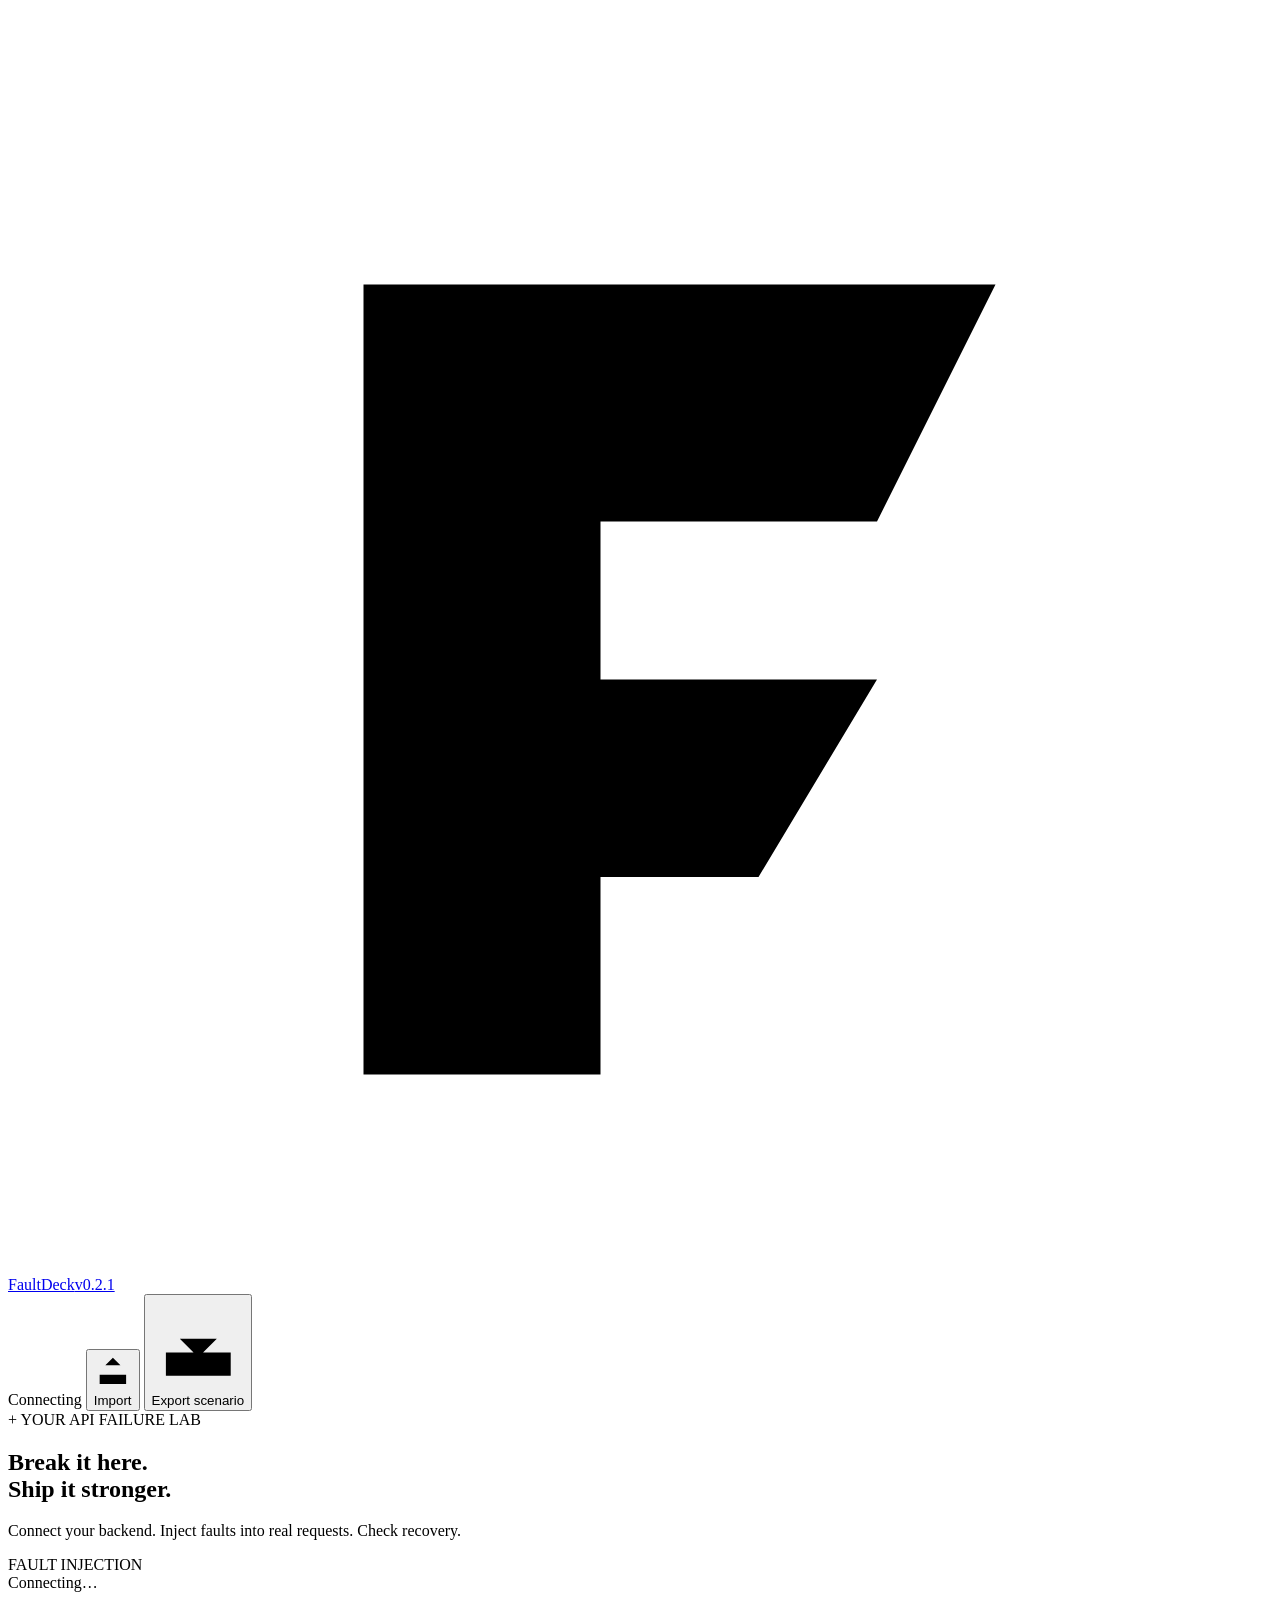
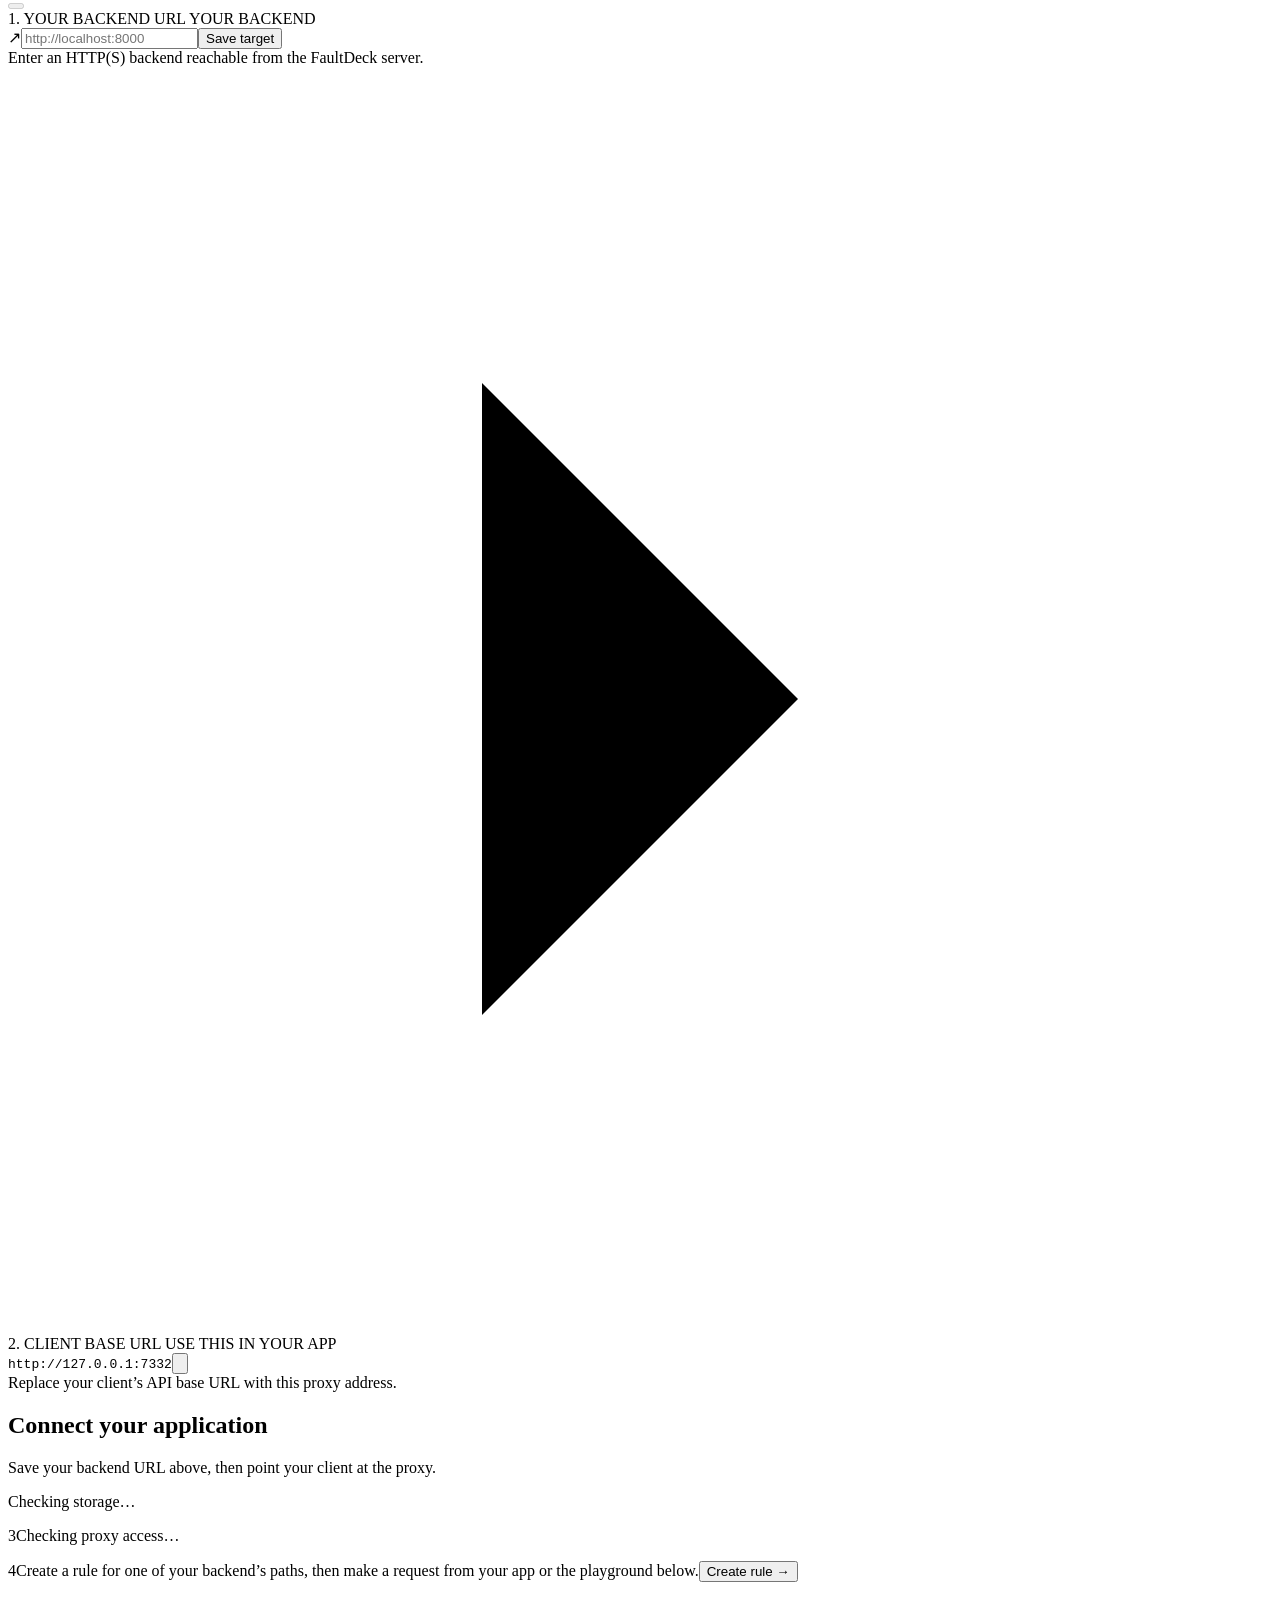
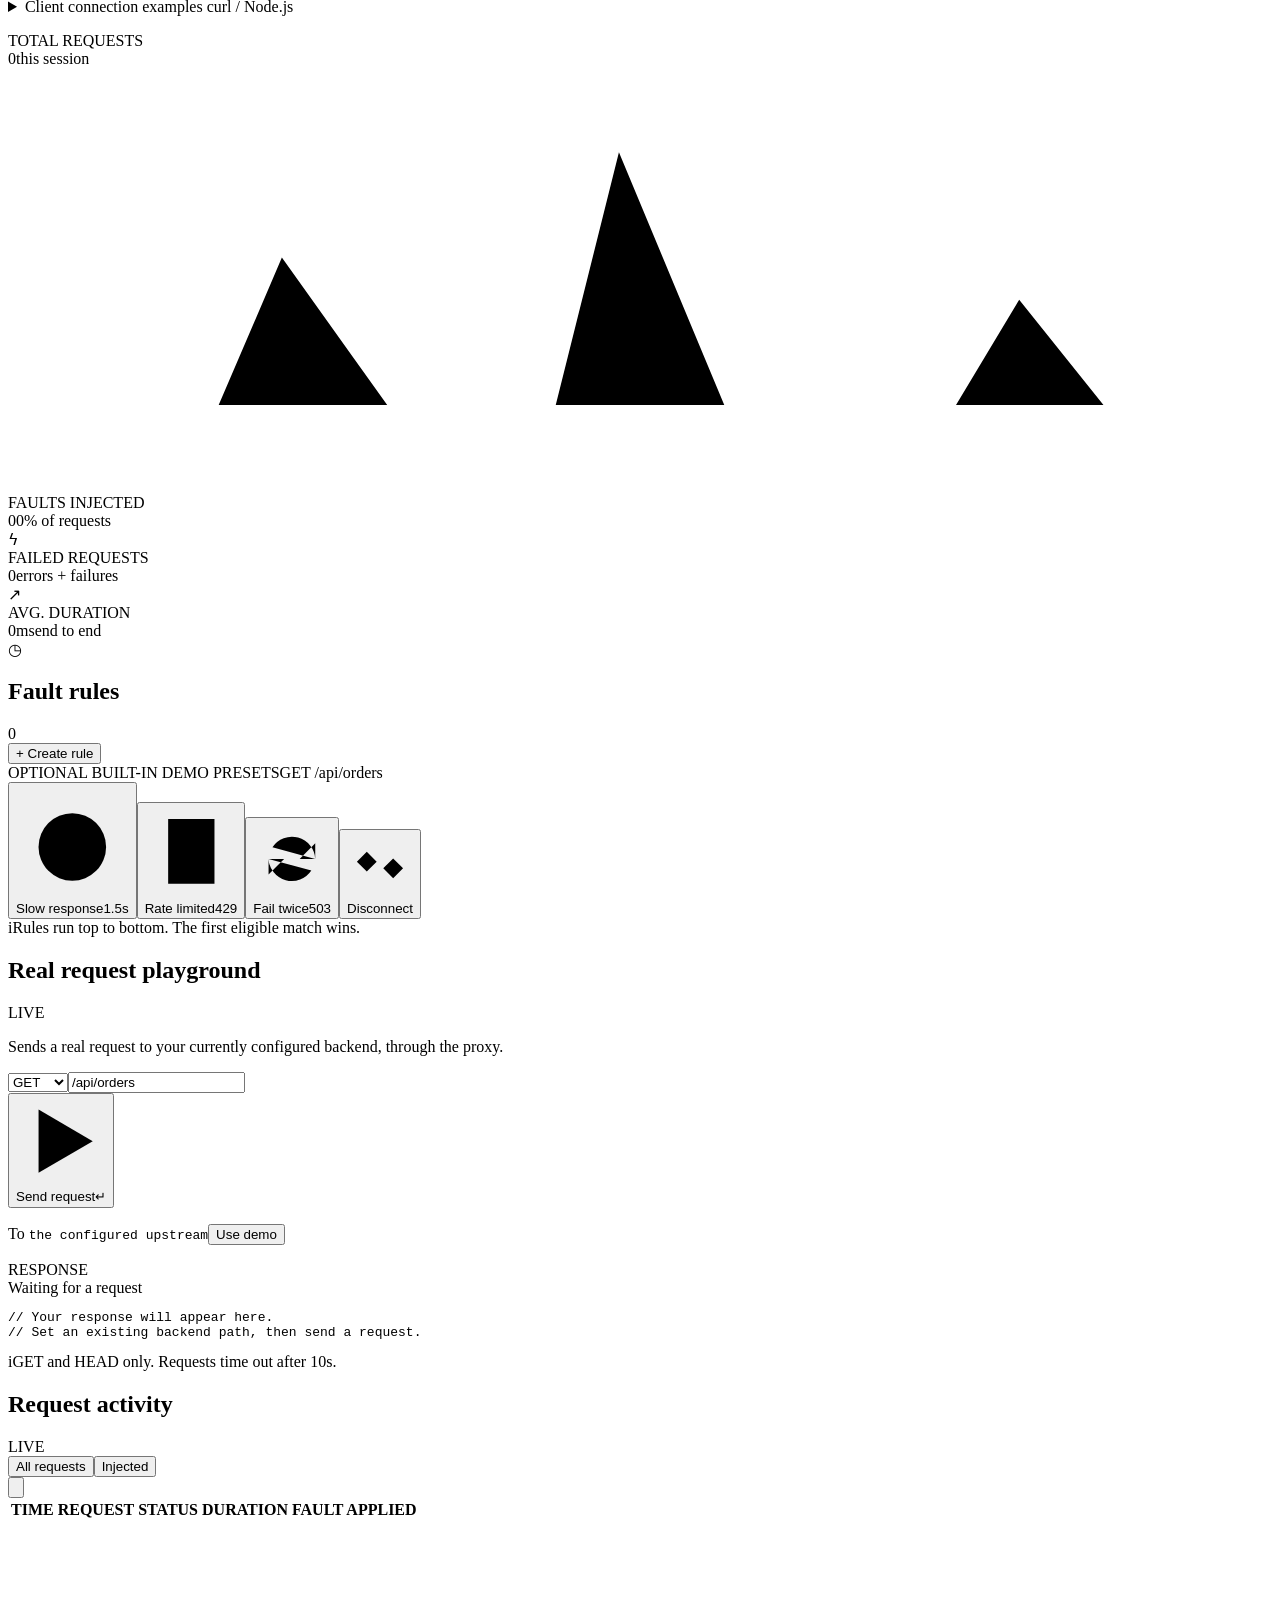
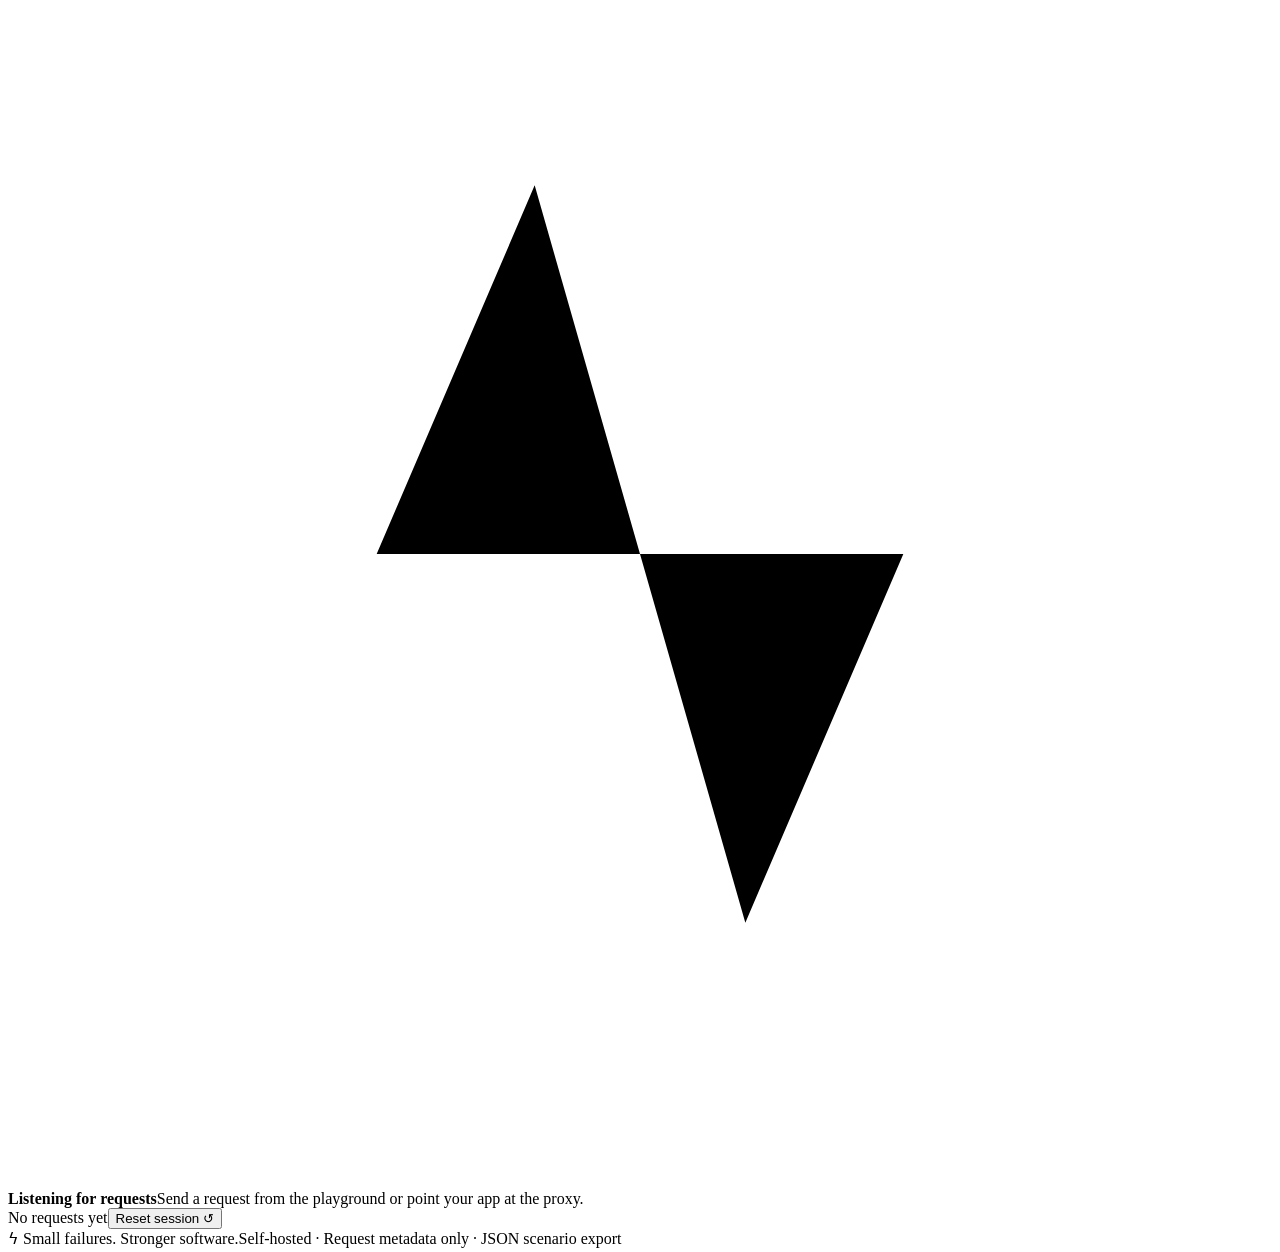
==== commit 510a78ba: "Keep advertised ports separate from internal listeners" ====
--- a/internal/web/static/index.html
+++ b/internal/web/static/index.html
@@ -20,7 +20,7 @@
             ><svg viewBox="0 0 32 32">
               <path d="M9 7h16l-3 6h-7v4h7l-3 5h-4v5H9z" /></svg></span
           ><span
-            >FaultDeck<span class="version" id="version">v0.2.0</span></span
+            >FaultDeck<span class="version" id="version">v0.2.1</span></span
           ></a
         >
         <nav class="header-actions" aria-label="Workspace actions">
